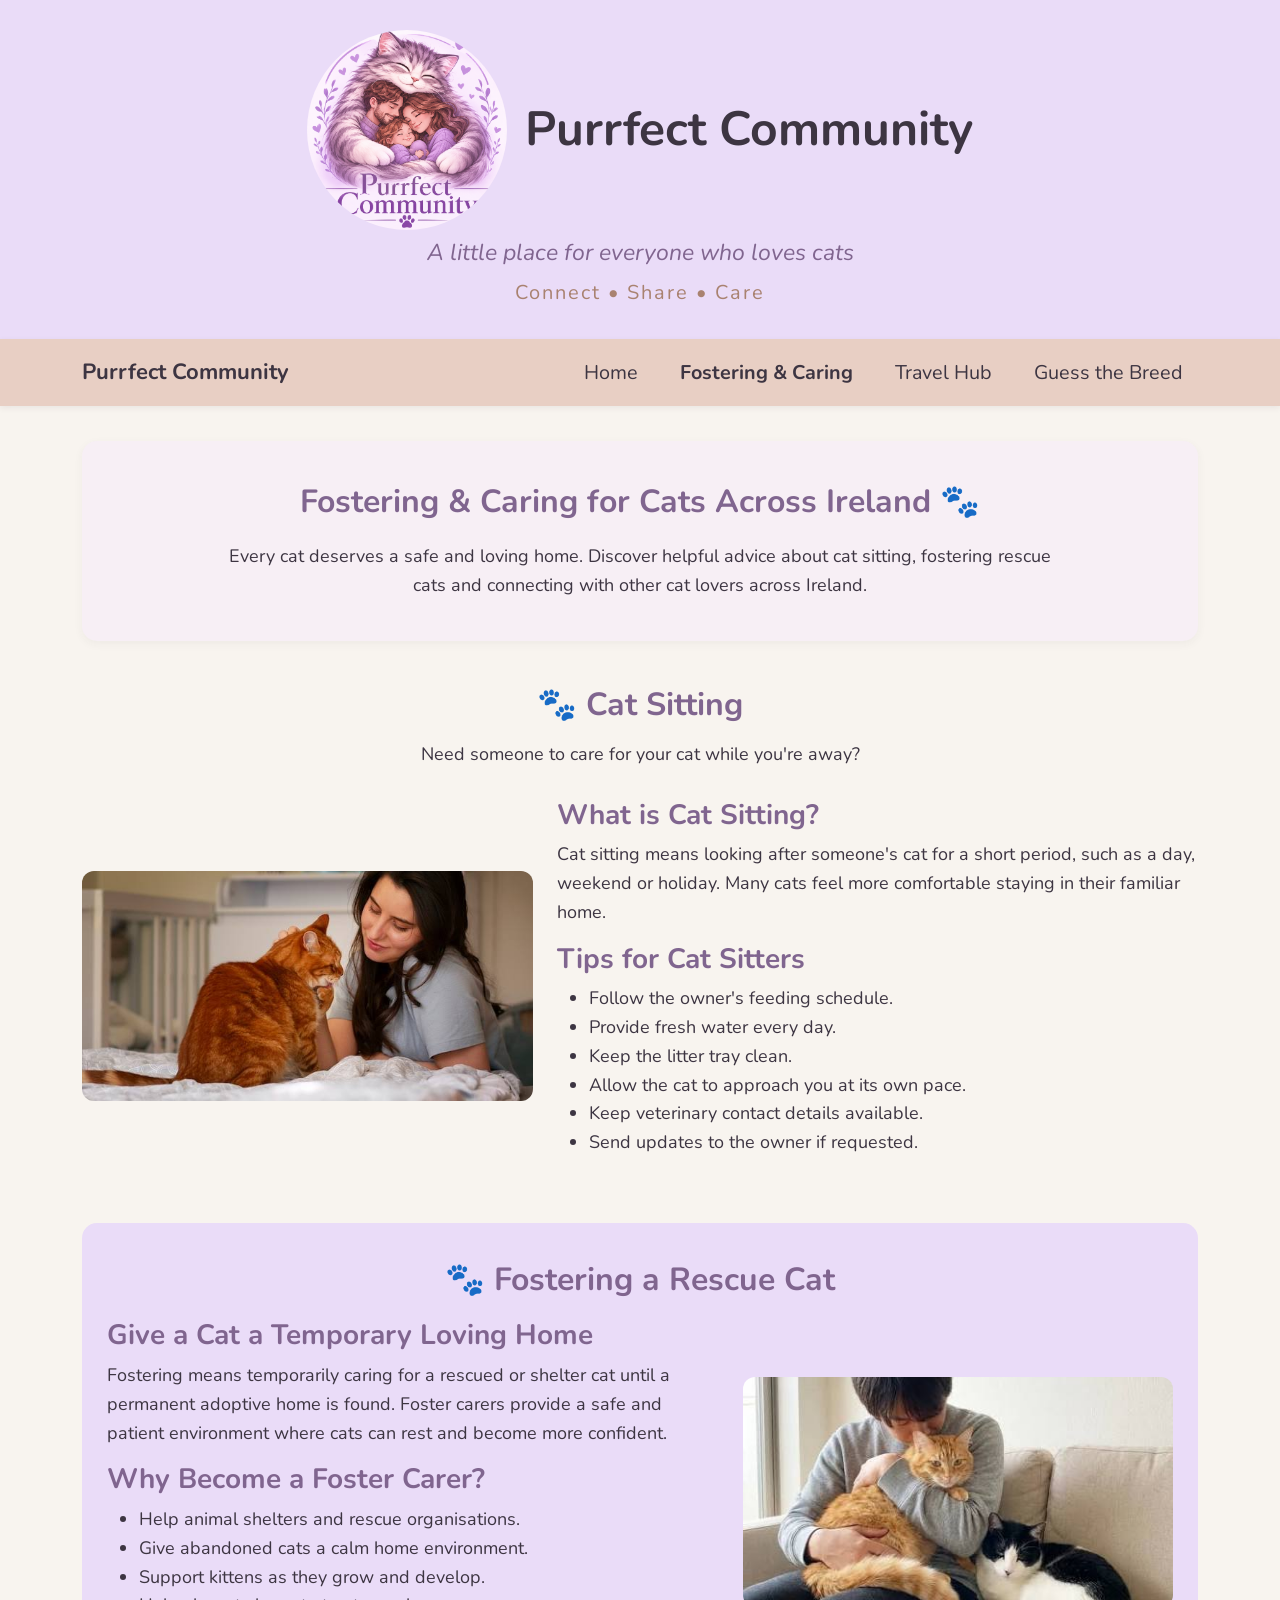
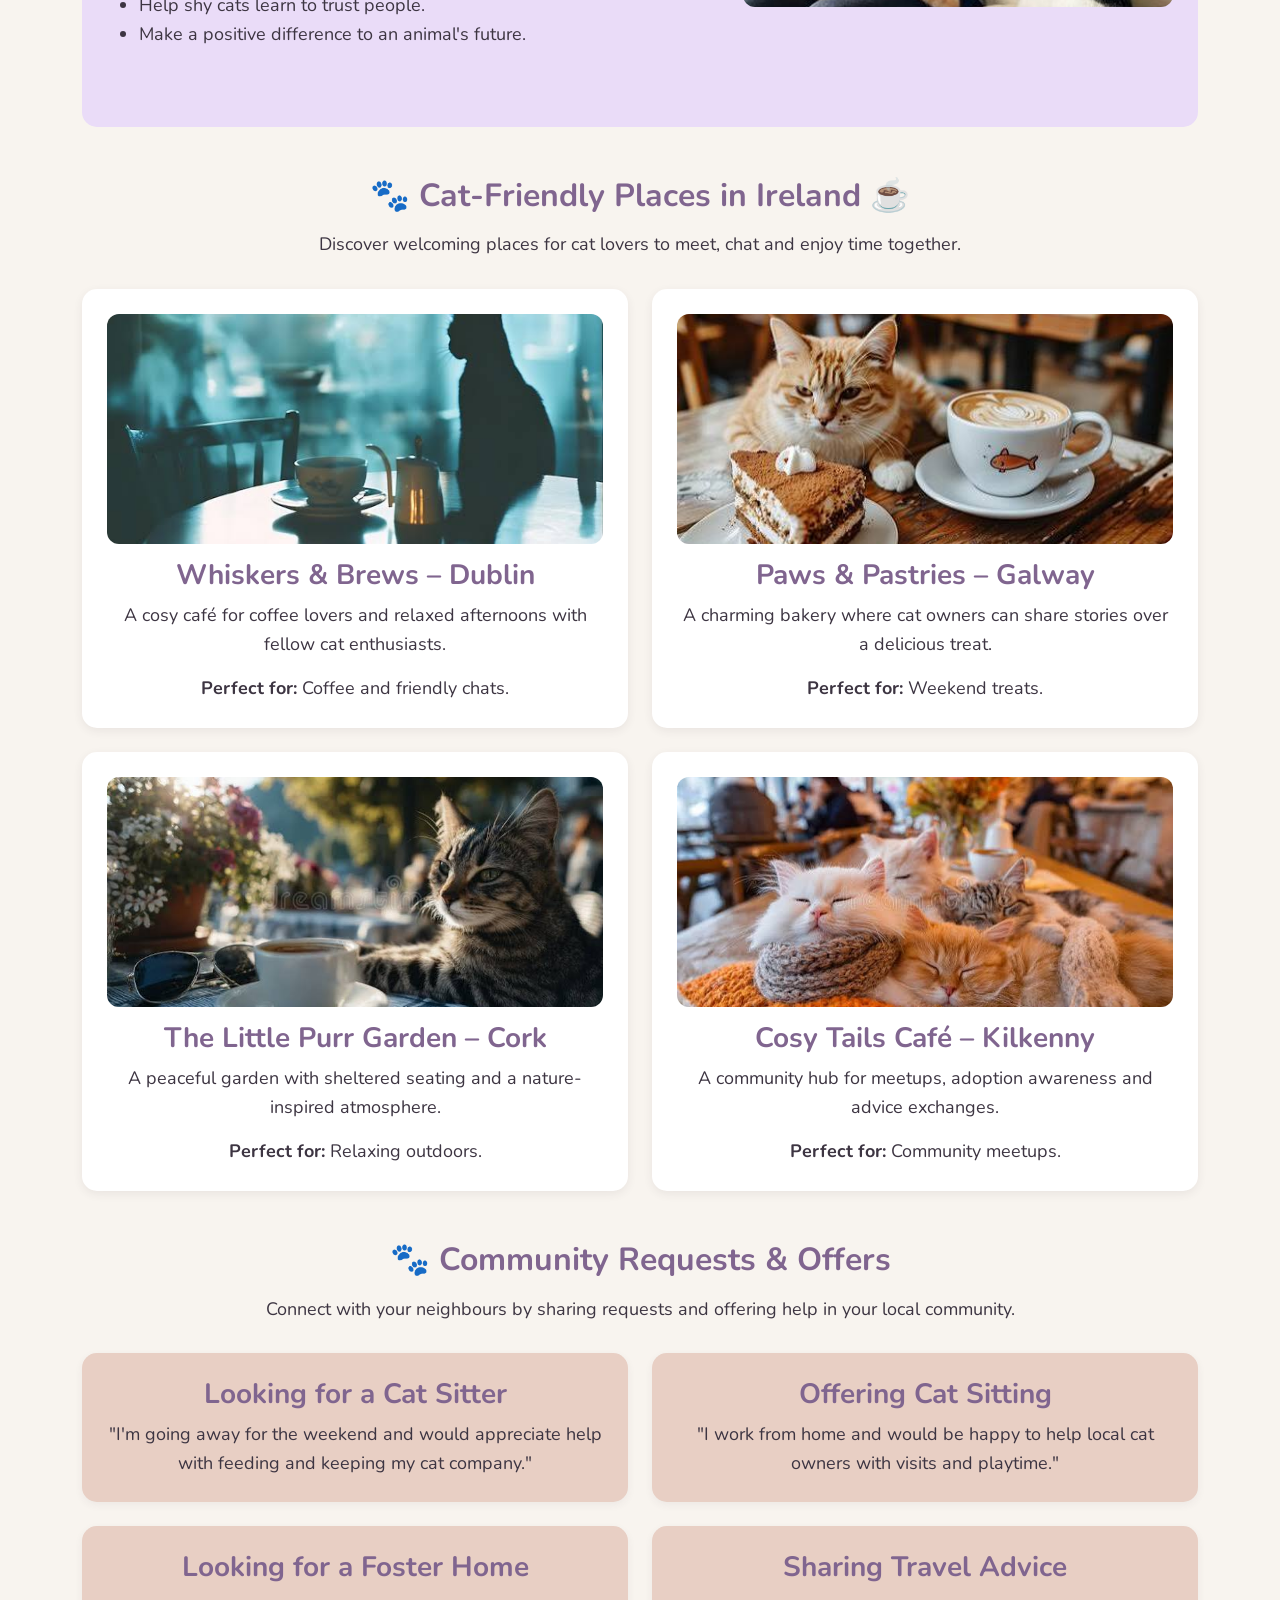
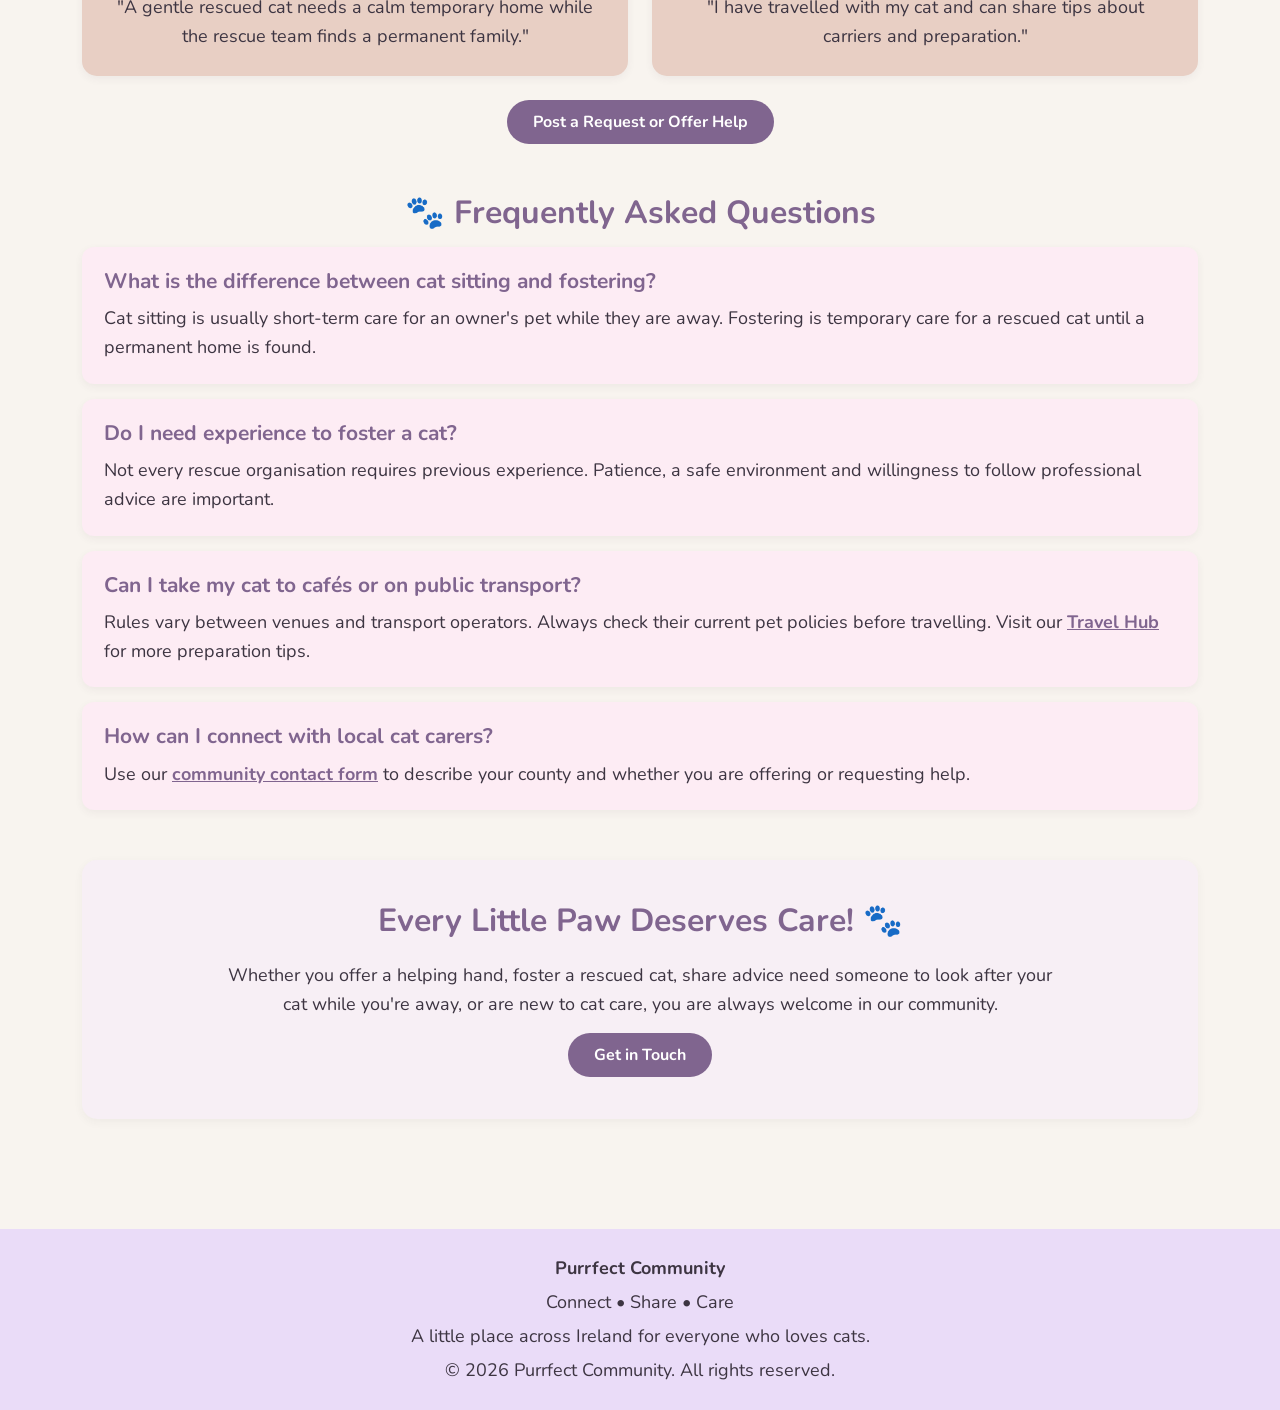
==== Pages/fosteringAndCaring.html @ 5ed29a25 "Fix HTML formatting and structure for fostering page" ====
<!DOCTYPE html>
<html lang="en">
<head>
    <meta charset="UTF-8">
    <meta name="viewport" content="width=device-width, initial-scale=1">
    <meta name="description" content="Cat sitting, fostering and cat care advice across Ireland.">
    <title>Purrfect Community | Fostering & Caring</title>

    <link rel="preconnect" href="https://fonts.googleapis.com">
    <link rel="preconnect" href="https://fonts.gstatic.com" crossorigin>
    <link href="https://fonts.googleapis.com/css2?family=Nunito:wght@400;500;600;700;800&display=swap" rel="stylesheet">
    
    <link href="https://cdn.jsdelivr.net/npm/bootstrap@5.3.3/dist/css/bootstrap.min.css" rel="stylesheet">
    <link rel="stylesheet" href="../Styles/style.css">
</head>

<body>

<header class="site-header text-center">
    <div class="container">
        <div class="brand-lockup">
            <img src="../Pictures/logo.jpg" alt="Purrfect Community logo" class="site-logo">
            <h1>Purrfect Community</h1>
        </div>
        <p class="tagline">A little place for everyone who loves cats</p>
        <p class="slogan">Connect • Share • Care</p>
    </div>
</header>

<nav class="navbar navbar-expand-lg custom-navbar">
    <div class="container">
        <a class="navbar-brand" href="../index.html">Purrfect Community</a>

        <button class="navbar-toggler" type="button"
            data-bs-toggle="collapse" data-bs-target="#mainMenu"
            aria-controls="mainMenu" aria-expanded="false"
            aria-label="Toggle navigation">
            <span class="navbar-toggler-icon"></span>
        </button>

        <div class="collapse navbar-collapse" id="mainMenu">
            <ul class="navbar-nav ms-auto">
                <li class="nav-item">
                    <a class="nav-link" href="../index.html">Home</a>
                </li>
                <li class="nav-item">
                    <a class="nav-link active" aria-current="page" href="fosteringAndCaring.html">Fostering & Caring</a>
                </li>
                <li class="nav-item">
                    <a class="nav-link" href="travelHub.html">Travel Hub</a>
                </li>
                <li class="nav-item">
                    <a class="nav-link" href="guessingGame.html">Guess the Breed</a>
                </li>
            </ul>
        </div>
    </div>
</nav>

<main class="container main-container">

    <!-- INTRODUCTION -->
    <section class="hero-section text-center">
        <h2>Fostering & Caring for Cats Across Ireland 🐾</h2>
        <p>
            Every cat deserves a safe and loving home.
            Discover helpful advice about cat sitting, fostering rescue cats
            and connecting with other cat lovers across Ireland.
        </p>
    </section>

    <!-- CAT SITTING -->
    <section class="cats-section">
        <h2 class="section-title text-center">🐾 Cat Sitting</h2>

        <p class="section-intro text-center">
            Need someone to care for your cat while you're away?
            
        </p>

        <div class="row g-4 align-items-center">
            <div class="col-md-5">
                <img src="../Pictures/cat-sitting.jpg"
                     alt="A comfortable cat relaxing at home"
                     class="cat-image">
            </div>

            <div class="col-md-7">
                <h3>What is Cat Sitting?</h3>
                <p>
                    Cat sitting means looking after someone's cat for a short
                    period, such as a day, weekend or holiday.
                    Many cats feel more comfortable staying in their familiar home.
                </p>

                <p>
                
                </p>

                <h3>Tips for Cat Sitters</h3>
                <ul>
                    <li>Follow the owner's feeding schedule.</li>
                    <li>Provide fresh water every day.</li>
                    <li>Keep the litter tray clean.</li>
                    <li>Allow the cat to approach you at its own pace.</li>
                    <li>Keep veterinary contact details available.</li>
                    <li>Send updates to the owner if requested.</li>
                </ul>
            </div>
        </div>
    </section>

    <!-- FOSTERING -->
    <section class="find-cat-section">
        <h2 class="text-center">🐾 Fostering a Rescue Cat</h2>

        <div class="row g-4 align-items-center">
            <div class="col-md-7">
                <h3>Give a Cat a Temporary Loving Home</h3>

                <p>
                    Fostering means temporarily caring for a rescued
                    or shelter cat until a permanent adoptive home is found.
                    Foster carers provide a safe and patient environment
                    where cats can rest and become more confident.
                </p>

                <h3>Why Become a Foster Carer?</h3>

                <ul>
                    <li>Help animal shelters and rescue organisations.</li>
                    <li>Give abandoned cats a calm home environment.</li>
                    <li>Support kittens as they grow and develop.</li>
                    <li>Help shy cats learn to trust people.</li>
                    <li>Make a positive difference to an animal's future.</li>
                </ul>
            </div>

            <div class="col-md-5">
                <img src="../Pictures/cat-fostering.jpg"
                     alt="A rescued cat relaxing in a foster home"
                     class="cat-image">
            </div>
        </div>

        <p class="mt-4 text-center">
            <strong></strong> 

        </p>
    </section>

    <!-- CAT FRIENDLY PLACES -->
    <section class="cats-section" id="cat-friendly-places">

        <h2 class="section-title text-center">
            🐾 Cat-Friendly Places in Ireland ☕
        </h2>

        <p class="section-intro text-center">
            Discover welcoming places for cat lovers to meet, chat and enjoy time together.            
        </p>

        <div class="row g-4">

            <div class="col-md-6">
                <article class="cat-card">
                    <img src="../Pictures/cafe-dublin.jpg"
                         alt="Cosy cafe interior"
                         class="cat-image">

                    <h3>Whiskers & Brews – Dublin</h3>
                    <p>
                        A cosy café for coffee lovers and relaxed afternoons with fellow cat enthusiasts.
                    </p>
                    <p class="mb-0">
                        <strong>Perfect for:</strong> Coffee and friendly chats.
                    </p>
                </article>
            </div>

            <div class="col-md-6">
                <article class="cat-card">
                    <img src="../Pictures/cafe-galway.jpg"
                         alt="Cosy bakery and cafe"
                         class="cat-image">

                    <h3>Paws & Pastries – Galway</h3>
                    <p>
                        A charming bakery where cat owners can share stories over a delicious treat.
                    </p>
                    <p class="mb-0">
                        <strong>Perfect for:</strong> Weekend treats.
                    </p>
                </article>
            </div>

            <div class="col-md-6">
                <article class="cat-card">
                    <img src="../Pictures/cafe-cork.jpg"
                         alt="Peaceful garden with outdoor seating"
                         class="cat-image">

                    <h3>The Little Purr Garden – Cork</h3>
                    <p>
                        A peaceful garden with sheltered seating and a nature-inspired atmosphere.
                    </p>
                    <p class="mb-0">
                        <strong>Perfect for:</strong> Relaxing outdoors.
                    </p>
                </article>
            </div>

            <div class="col-md-6">
                <article class="cat-card">
                    <img src="../Pictures/cafe-kilkenny.jpg"
                         alt="Welcoming community cafe"
                         class="cat-image">

                    <h3>Cosy Tails Café – Kilkenny</h3>
                    <p>
                        A community hub for meetups, adoption awareness and advice exchanges.
                    </p>
                    <p class="mb-0">
                        <strong>Perfect for:</strong> Community meetups.
                    </p>
                </article>
            </div>

        </div>

        <p class="text-center mt-4">
            <em>
                                
            </em>
        </p>
    </section>

    <!-- COMMUNITY REQUESTS -->
    <section class="cats-section">
        <h2 class="section-title text-center">
            🐾 Community Requests & Offers
        </h2>

        <p class="section-intro text-center">
            Connect with your neighbours by sharing requests and offering help in your local community.
        </p>

        <div class="row g-4">

            <div class="col-md-6">
                <div class="fact-card">
                    <h3>Looking for a Cat Sitter</h3>
                    <p class="mb-0">
                        "I'm going away for the weekend and would appreciate
                        help with feeding and keeping my cat company."
                    </p>
                </div>
            </div>

            <div class="col-md-6">
                <div class="fact-card">
                    <h3>Offering Cat Sitting</h3>
                    <p class="mb-0">
                        "I work from home and would be happy to help
                        local cat owners with visits and playtime."
                    </p>
                </div>
            </div>

            <div class="col-md-6">
                <div class="fact-card">
                    <h3>Looking for a Foster Home</h3>
                    <p class="mb-0">
                        "A gentle rescued cat needs a calm temporary home
                        while the rescue team finds a permanent family."
                    </p>
                </div>
            </div>

            <div class="col-md-6">
                <div class="fact-card">
                    <h3>Sharing Travel Advice</h3>
                    <p class="mb-0">
                        "I have travelled with my cat and can share
                        tips about carriers and preparation."
                    </p>
                </div>
            </div>

        </div>

        <div class="text-center mt-4">
            <a href="travelHub.html#community-form" class="btn btn-custom">
                Post a Request or Offer Help
            </a>
        </div>
    </section>

    <!-- FAQ -->
    <section class="fun-facts-section">
        <h2 class="section-title text-center">
            🐾 Frequently Asked Questions
        </h2>

        <div class="faq-card">
            <h3>What is the difference between cat sitting and fostering?</h3>
            <p>
                Cat sitting is usually short-term care for an owner's pet
                while they are away. Fostering is temporary care for a rescued
                cat until a permanent home is found.
            </p>
        </div>

        <div class="faq-card">
            <h3>Do I need experience to foster a cat?</h3>
            <p>
                Not every rescue organisation requires previous experience.
                Patience, a safe environment and willingness to follow
                professional advice are important.
            </p>
        </div>

        <div class="faq-card">
            <h3>Can I take my cat to cafés or on public transport?</h3>
            <p>
                Rules vary between venues and transport operators.
                Always check their current pet policies before travelling.
                Visit our <a href="travelHub.html">Travel Hub</a>
                for more preparation tips.
            </p>
        </div>

        <div class="faq-card">
            <h3>How can I connect with local cat carers?</h3>
            <p>
                Use our <a href="travelHub.html#community-form">community contact form</a>
                to describe your county and whether you are offering
                or requesting help.
            </p>
        </div>
    </section>

    <!-- FINAL MESSAGE -->
    <section class="hero-section text-center">
        <h2>Every Little Paw Deserves Care! 🐾</h2>
        <p>
            Whether you offer a helping hand, foster a rescued cat, share advice
            need someone to look after your cat while you're away, or are new to cat care, you are always welcome in our community.
        </p>

        <a href="travelHub.html#community-form" class="btn btn-custom">
            Get in Touch
        </a>
    </section>

</main>

<footer class="custom-footer text-center">
    <p><strong>Purrfect Community</strong></p>
    <p>Connect • Share • Care</p>
    <p>A little place across Ireland for everyone who loves cats.</p>
    <p class="mb-0">&copy; 2026 Purrfect Community. All rights reserved.</p>
</footer>
<script src="https://cdn.jsdelivr.net/npm/bootstrap@5.3.3/dist/js/bootstrap.bundle.min.js"></script>
</body>
</html>
---- Styles/style.css ----
/* PURRFECT COMMUNITY - SHARED STYLESHEET */

:root {
    --lavender: #cc99ff;
    --light-lavender: #eadcf8;
    --dusty-pink: #e8cfc4;
    --blush-white: #f7eff5;
    --cream: #f8f4ef;
	--powder-puff: #fdecf4;
    --muted-purple: #80658f;
    --warm-taupe: #a98270;
    --dark-text: #3d3542;
    --white: #fff;
    --main-font: 'Nunito', sans-serif;
}
* {
    box-sizing: border-box;
}

body {
    background: var(--cream);
    color: var(--dark-text);
    font-family: var(--main-font);
    font-size: 18px;
    line-height: 1.6;
    margin: 0;
}
h1, h2, h3, h4 {
    font-family: var(--main-font);
    font-weight: 700;
}
h2, h3 {
    color: var(--muted-purple);
}
h2 {
    margin-bottom: 20px;
}

/* HEADER */
.site-header {
    background: var(--light-lavender);
    padding: 30px 15px;
}
.brand-lockup {
    display: flex;
    align-items: center;
    justify-content: center;
    gap: 18px;
    flex-wrap: wrap;
}
.site-logo {
    width: 200px;
    height: 200px;
    object-fit: contain;
    border-radius: 50%;
}
.site-header h1 {
    color: var(--dark-text);
    font-size: clamp(32px, 5vw, 48px);
    margin: 0;
}
.tagline {
    color: var(--muted-purple);
    font-size: 23px;
    font-style: italic;
    margin: 5px 0;
}
.slogan {
    color: var(--warm-taupe);
    font-size: 20px;
    letter-spacing: 2px;
    margin: 0;
}

/* NAVIGATION */
.custom-navbar {
    background: var(--dusty-pink);
    box-shadow: 0 2px 6px rgba(61, 53, 66, .08);
}
.custom-navbar .navbar-brand {
    color: var(--dark-text);
    font-size: 22px;
    font-weight: bold;
}
.custom-navbar .nav-link {
    color: var(--dark-text);
    margin-left: 12px;
    transition: color .2s;
}
.custom-navbar .nav-link:hover,
.custom-navbar .nav-link.active {
    color: var(--muted-purple);
    font-weight: bold;
}

/* MAIN SECTIONS */
.main-container {
    padding-top: 35px;
    padding-bottom: 35px;
}
.hero-section {
    background: var(--blush-white);
    border-radius: 15px;
    padding: 42px 28px;
    margin-bottom: 45px;
    box-shadow: 0 3px 10px rgba(61, 53, 66, .05);
}
.hero-section p {
    max-width: 850px;
    margin: 0 auto 15px;
}
.hero-section p:last-child {
    margin-bottom: 0;
}
.cats-section,
.fun-facts-section {
    margin-bottom: 50px;
}
.section-title {
    margin-bottom: 15px;
}
.section-intro {
    max-width: 750px;
    margin: 0 auto 30px;
}
.find-cat-section {
    background: var(--light-lavender);
    padding: 38px 25px;
    border-radius: 15px;
    margin-bottom: 50px;
}
.cat-card {
    background: var(--white);
    padding: 25px;
    border-radius: 15px;
    text-align: center;
    height: 100%;
    box-shadow: 0 3px 10px rgba(61, 53, 66, .08);
}
.cat-card h3 {
    margin-top: 15px;
}
.text-left-card {
    text-align: left;
}
.text-left-card h3 {
    margin-top: 0;
}

/* IMAGES */
.cat-image {
    display: block;
    width: 100%;
    height: 230px;
    object-fit: cover;
    border-radius: 12px;
}

/* BUTTONS */
.btn-custom {
    display: inline-block;
    background: var(--muted-purple);
    color: var(--white);
    padding: 10px 26px;
    border-radius: 25px;
    border: 0;
    text-decoration: none;
    font-weight: bold;
    transition: background .2s, transform .1s;
}
.btn-custom:hover,
.btn-custom:focus {
    background: var(--warm-taupe);
    color: var(--white);
}
.btn-outline-custom {
    display: inline-block;
    color: var(--muted-purple);
    border: 2px solid var(--muted-purple);
    padding: 8px 23px;
    border-radius: 25px;
    text-decoration: none;
    font-weight: bold;
    background: transparent;
}
.btn-outline-custom:hover,
.btn-outline-custom:focus {
    background: var(--muted-purple);
    color: var(--white);
}

/* TRANSPORT TABS */
.travel-tab-btn {
    background: var(--white);
    color: var(--muted-purple);
    border: 2px solid var(--muted-purple);
    border-radius: 25px;
    padding: 10px 22px;
    font-weight: bold;
}
.travel-tab-btn:hover,
.travel-tab-btn.active {
    background: var(--muted-purple);
    color: var(--white);
    border-color: var(--muted-purple);
}
.travel-tab-btn:focus-visible,
.btn-custom:focus-visible {
    outline: 3px solid var(--warm-taupe);
    outline-offset: 3px;
}

/* PACKING CHECKLIST */
.custom-progress {
    height: 24px;
    background: var(--light-lavender);
    border-radius: 15px;
    overflow: hidden;
}
.custom-progress-bar {
    background: var(--muted-purple);
    color: var(--white);
    font-weight: bold;
    transition: width .3s;
}
.checklist-item {
    background: var(--cream);
    border: 1px solid var(--dusty-pink);
    border-radius: 10px;
    margin-bottom: 10px;
    padding: 10px 15px;
}
.checklist-item:hover {
    background: var(--blush-white);
}
.checklist-item label.is-packed {
    text-decoration: line-through;
    color: #777;
}
.form-note {
    color: #a33;
}

/* FORMS */
.form-control:focus,
.form-select:focus,
.form-check-input:focus {
    border-color: var(--muted-purple);
    box-shadow: 0 0 0 .2rem rgba(128, 101, 143, .25);
}
.form-check-input:checked {
    background-color: var(--muted-purple);
    border-color: var(--muted-purple);
}

/* COMMUNITY REQUESTS */
.fact-card {
    background: var(--dusty-pink);
    padding: 25px;
    border-radius: 15px;
    text-align: center;
    height: 100%;
    box-shadow: 0 3px 8px rgba(61, 53, 66, .06);
}

/* FAQ */
.faq-card {
    background: var(--powder-puff);
    padding: 22px;
    border-radius: 12px;
    margin-bottom: 15px;
    box-shadow: 0 3px 8px rgba(61, 53, 66, .06);
}
.faq-card h3 {
    font-size: 21px;
    margin-bottom: 10px;
}
.faq-card p {
    margin-bottom: 0;
}
.faq-card a {
    color: var(--muted-purple);
    font-weight: bold;
}

/* FOOTER */
.custom-footer {
    background: var(--light-lavender);
    color: var(--dark-text);
    padding: 25px 15px;
    margin-top: 30px;
}
.custom-footer p {
    margin-bottom: 5px;
}

/* success message */
.alert-success {
    background-color: var(--powder-puff);
    color: var(--dark-text);
    border-color: var(--lavender);
}

/* RESPONSIVE DESIGN */
@media (max-width: 768px) {
    body {
        font-size: 17px;
    }
    .site-logo {
        width: 78px;
        height: 78px;
    }
    .tagline {
        font-size: 19px;
    }
    .main-container {
        padding-top: 20px;
        padding-bottom: 20px;
    }
    .hero-section,
    .find-cat-section {
        padding: 28px 18px;
    }
    .cat-image {
        height: 220px;
    }
    .travel-tab-btn {
        width: 100%;
    }
    .custom-navbar .nav-link {
        margin-left: 0;
    }
    .brand-lockup {
        gap: 10px;
    }
}

/* ================================================
/* ================================================
=================================================== */

/* START Tanja Coding**
/*
body {
    font-family: Garamond, serif;
    background-color: #fcf8fd;
    color: #333333;
    margin: 0;
    padding: 0;
}


header {
    background-color: #f3e8f8;
    padding: 20px;
    text-align: center;
    border-bottom: 2px solid #d1b3e0;
}

.logo-img {
    width: 120px;       
    height: 120px;      
    object-fit: cover; 
    border-radius: 50%; 
    border: 2px solid #9c27b0; 
}
*/


.site-title {
    font-size: 2.5em;
    color: #5a2d82;
    margin-top: 10px;
    font-weight: bold;
}


nav.navbar {
	background: var(--dusty-pink);
    box-shadow: 0 2px 6px rgba(61, 53, 66, .08);
    /*background-color: #6a1b9a;*/
}

.navbar .navbar-nav .nav-link {
	
	color: var(--dark-text);
    margin-left: 12px;
    transition: color .2s;
   /* color: #ffffff;*/
    font-size: 1.1em;
    padding: 10px 15px;
   /* font-family: Garamond, serif;/*
}

.navbar .navbar-nav .nav-link:hover {
    color: #e1bee7;
    text-decoration: underline;
}


section, .intro-section {
    padding: 40px 20px;
    background-color: #ffffff;
    margin: 20px auto;
    border-radius: 8px;
    box-shadow: 0 4px 8px #ecdff3;
  
   
}
/*
h2 {
    color: #5a2d82;
    font-family: Garamond, serif;
    font-weight: bold;
    margin-bottom: 20px;
}
*/
p, .subtitle {
    font-size: 1.15em;
    line-height: 1.6;
    color: #4a4a4a;
}


.form-control, .form-select {
    border: 1px solid #d1b3e0;
    font-family: Garamond, serif;
    font-size: 1.1em;
    padding: 10px;
}

.form-control:focus {
    border-color: #6a1b9a;
    box-shadow: 0 0 5px #d1b3e0;
}

/*
.btn.btn-primary {
    background-color: #6a1b9a;
    border-color: #6a1b9a;
    font-family: Garamond, serif;
    font-size: 1.1em;
}

.btn.btn-primary:hover {
    background-color: #4a148c;
    border-color: #4a148c;
}

.btn.btn-secondary {
    background-color: #9c27b0;
    border-color: #9c27b0;
    font-family: Garamond, serif;
    font-size: 1.1em;
}

.btn.btn-secondary:hover {
    background-color: #7b1fa2;
    border-color: #7b1fa2;
}

*/
.carousel-inner img {
    border: 3px solid #e1bee7;
    background-color: #faf5fc;
    border-radius: 8px;
}

#imageDescription {
    background-color: #f3e8f8;
    padding: 15px;
    border-radius: 5px;
    border-left: 4px solid #6a1b9a;
    font-style: italic;
    font-size: 1.1em;
    margin-bottom: 20px;
}

video {
    width: 100%;
    height: 100%;
    object-fit: cover;
}
footer {
   
    text-align: center;
    padding: 20px;
    border-top: 2px solid #d1b3e0;
    margin-top: 40px;
    font-size: 1.1em;
    font-family: Garamond, serif;
	background: var(--light-lavender);
    color: var(--dark-text);
    padding: 25px 15px;
    margin-top: 30px;
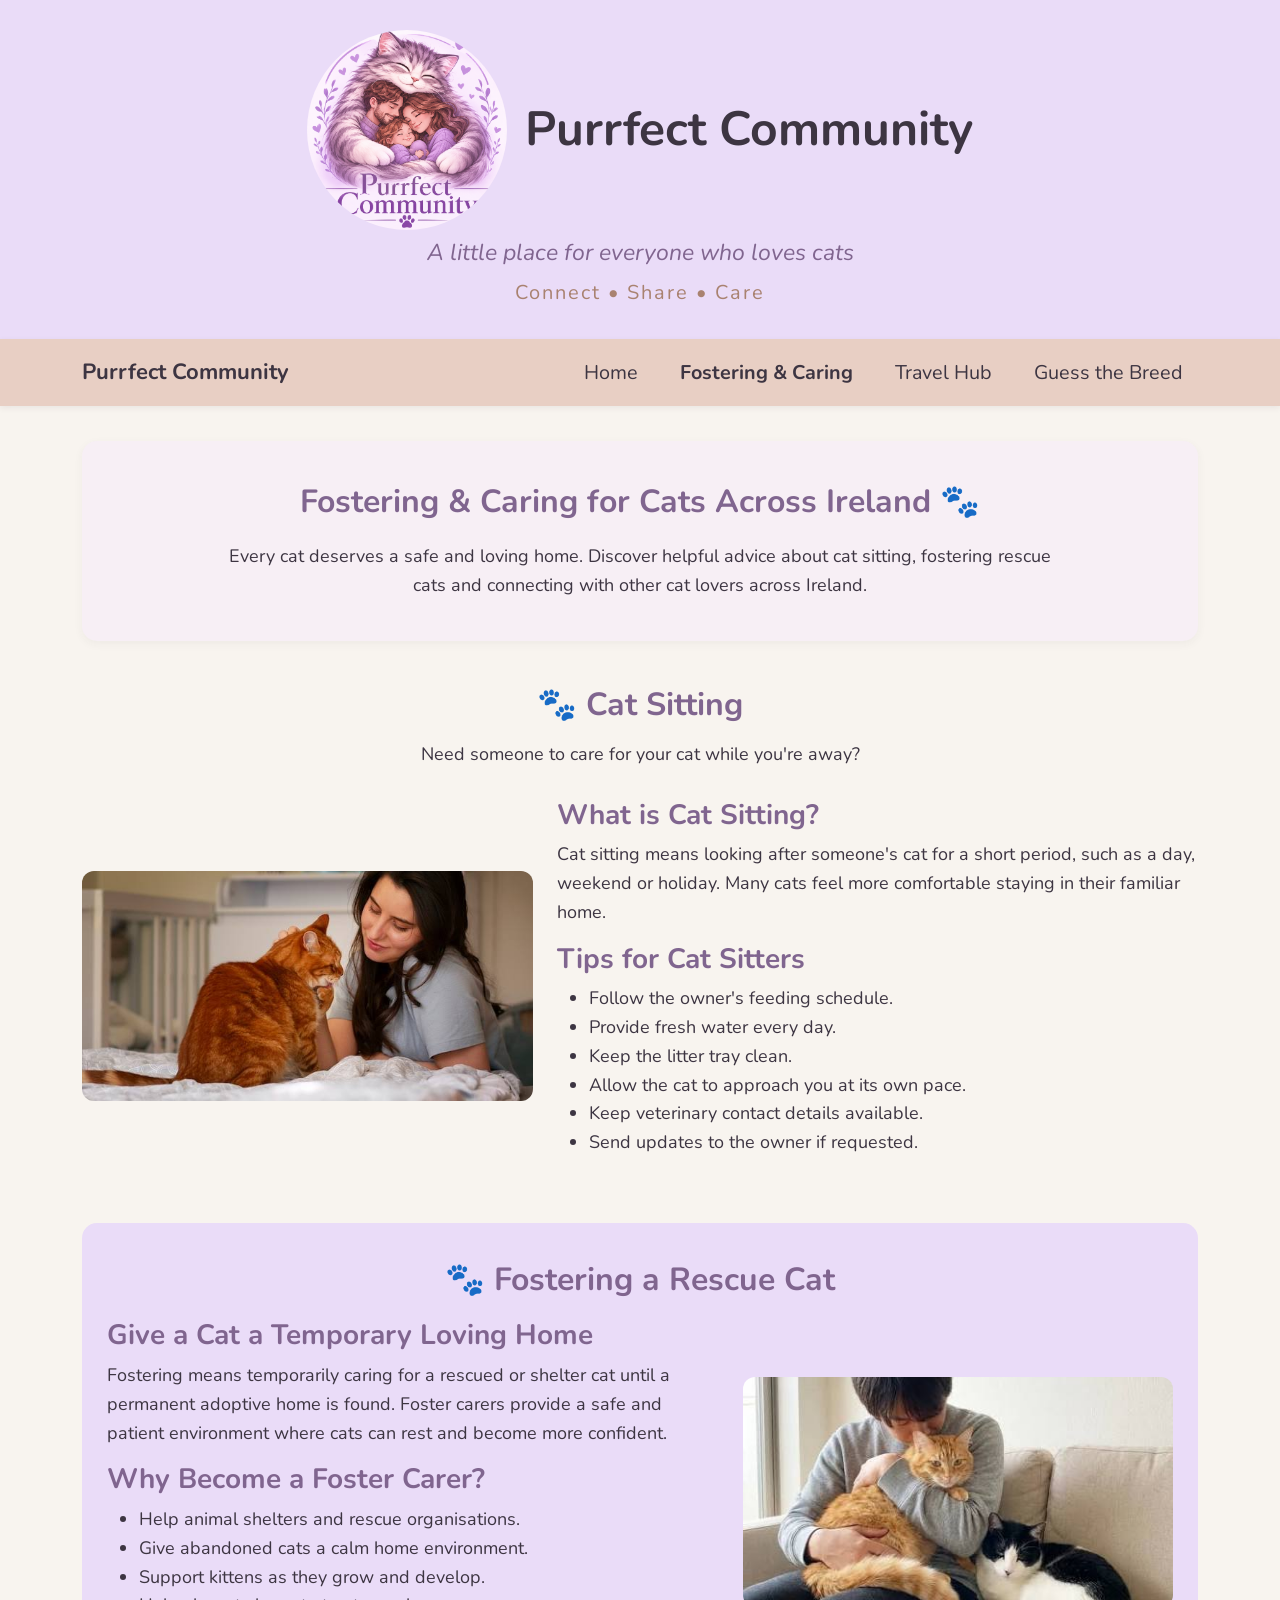
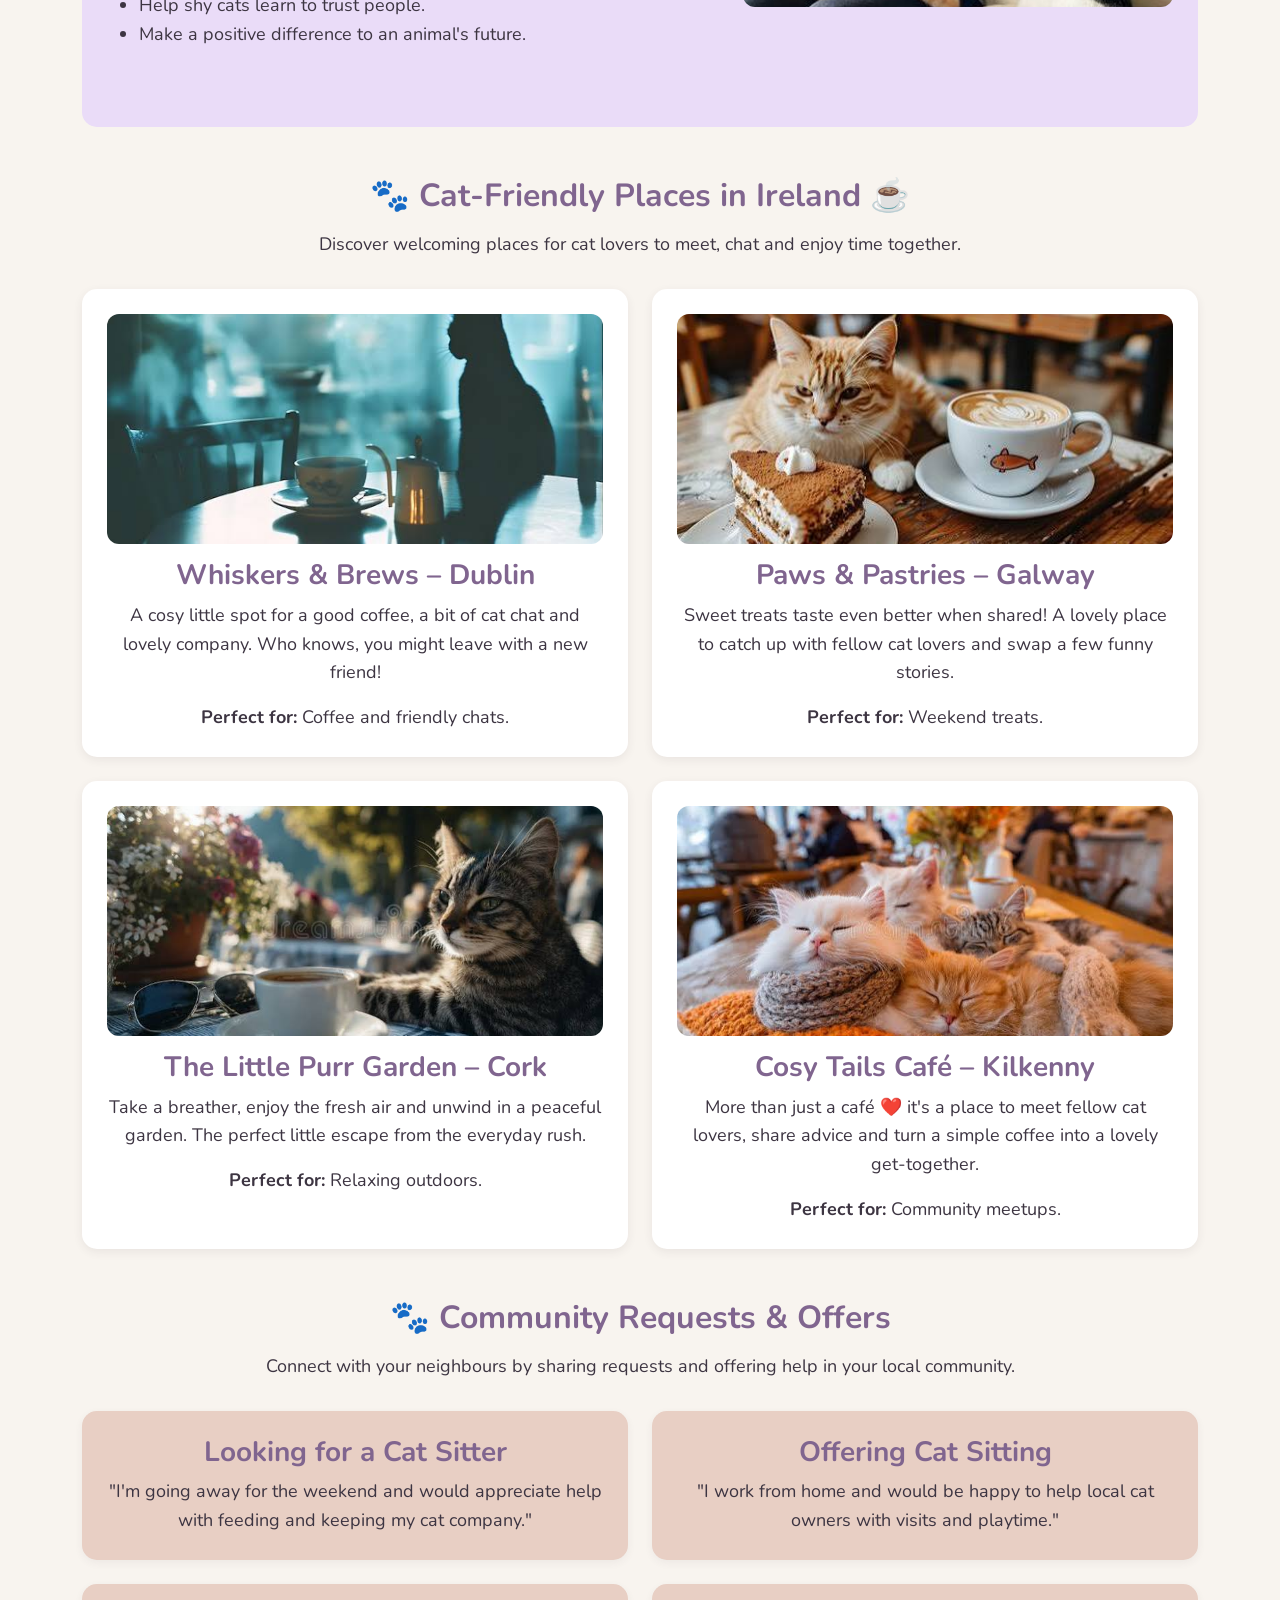
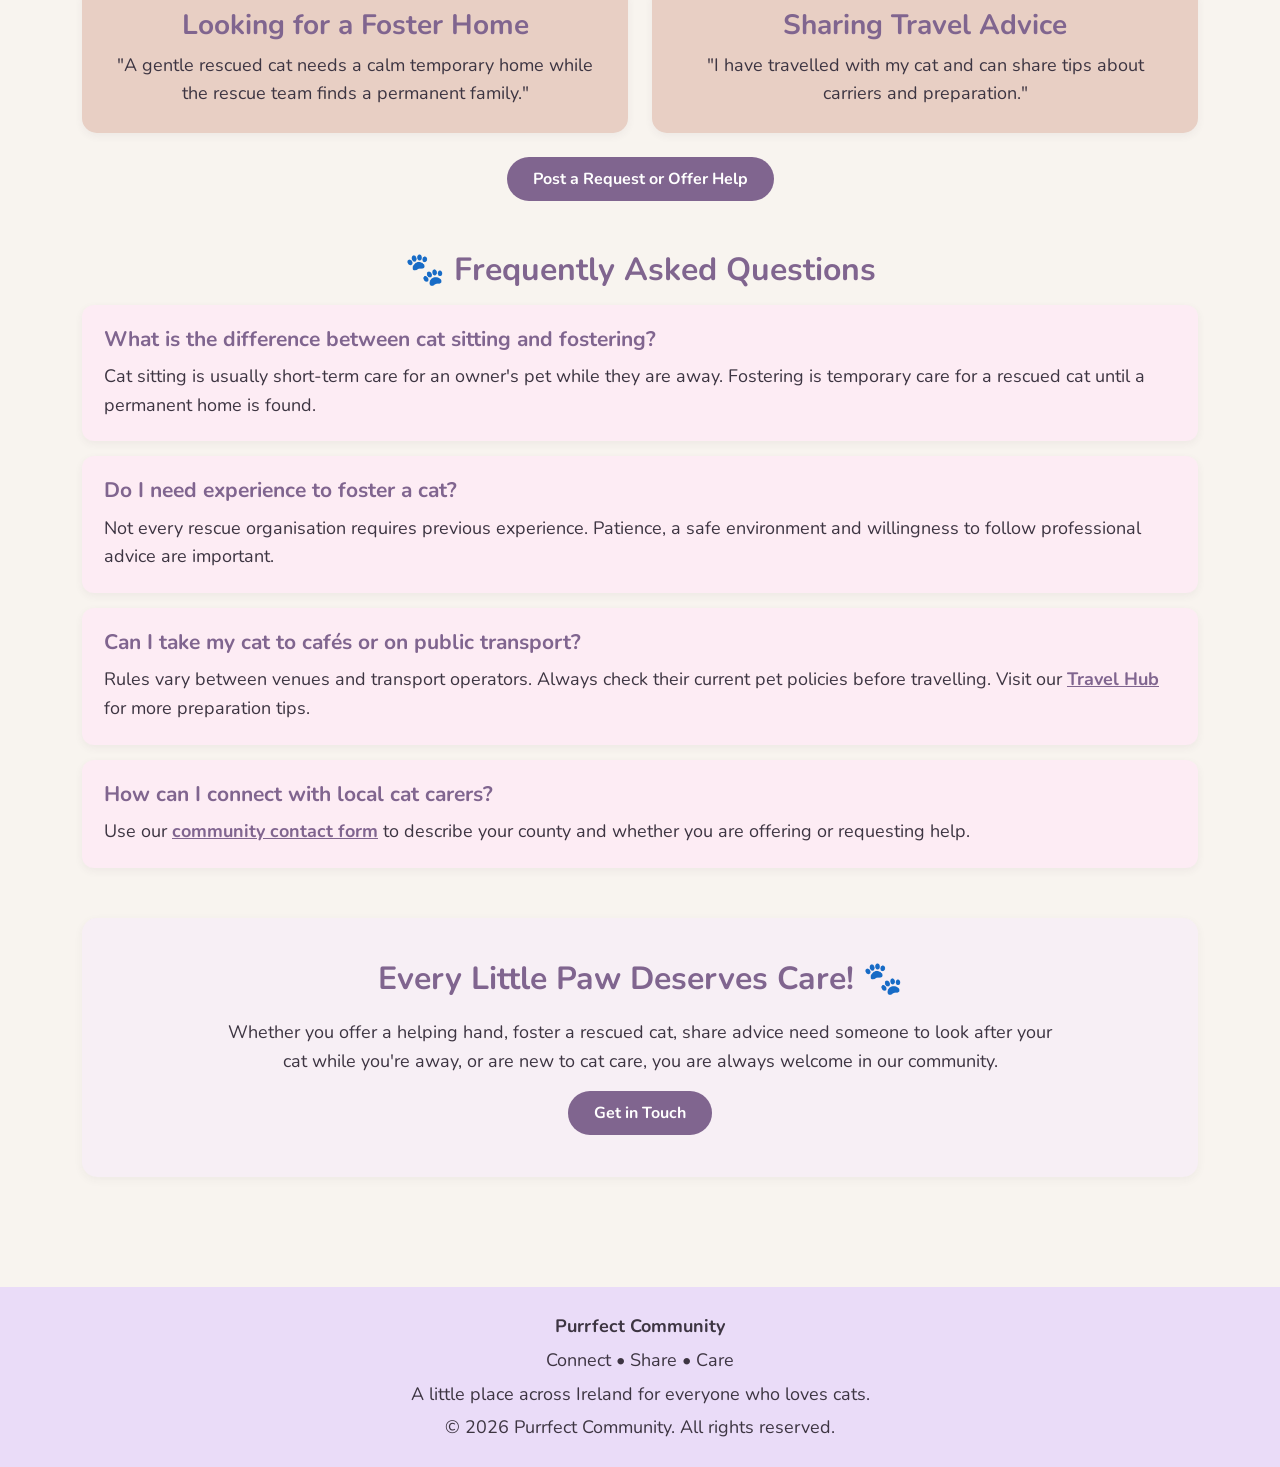
==== commit bc846827: "Fix HTML encoding issues in fosteringAndCaring.html" ====
--- a/Pages/fosteringAndCaring.html
+++ b/Pages/fosteringAndCaring.html
@@ -170,7 +170,7 @@
 
                     <h3>Whiskers & Brews – Dublin</h3>
                     <p>
-                        A cosy café for coffee lovers and relaxed afternoons with fellow cat enthusiasts.
+                        A cosy little spot for a good coffee, a bit of cat chat and lovely company. Who knows, you might leave with a new friend!
                     </p>
                     <p class="mb-0">
                         <strong>Perfect for:</strong> Coffee and friendly chats.
@@ -186,7 +186,7 @@
 
                     <h3>Paws & Pastries – Galway</h3>
                     <p>
-                        A charming bakery where cat owners can share stories over a delicious treat.
+                        Sweet treats taste even better when shared! A lovely place to catch up with fellow cat lovers and swap a few funny stories.
                     </p>
                     <p class="mb-0">
                         <strong>Perfect for:</strong> Weekend treats.
@@ -202,7 +202,7 @@
 
                     <h3>The Little Purr Garden – Cork</h3>
                     <p>
-                        A peaceful garden with sheltered seating and a nature-inspired atmosphere.
+                        Take a breather, enjoy the fresh air and unwind in a peaceful garden. The perfect little escape from the everyday rush.
                     </p>
                     <p class="mb-0">
                         <strong>Perfect for:</strong> Relaxing outdoors.
@@ -218,7 +218,7 @@
 
                     <h3>Cosy Tails Café – Kilkenny</h3>
                     <p>
-                        A community hub for meetups, adoption awareness and advice exchanges.
+                        More than just a café ❤️ it's a place to meet fellow cat lovers, share advice and turn a simple coffee into a lovely get-together.
                     </p>
                     <p class="mb-0">
                         <strong>Perfect for:</strong> Community meetups.
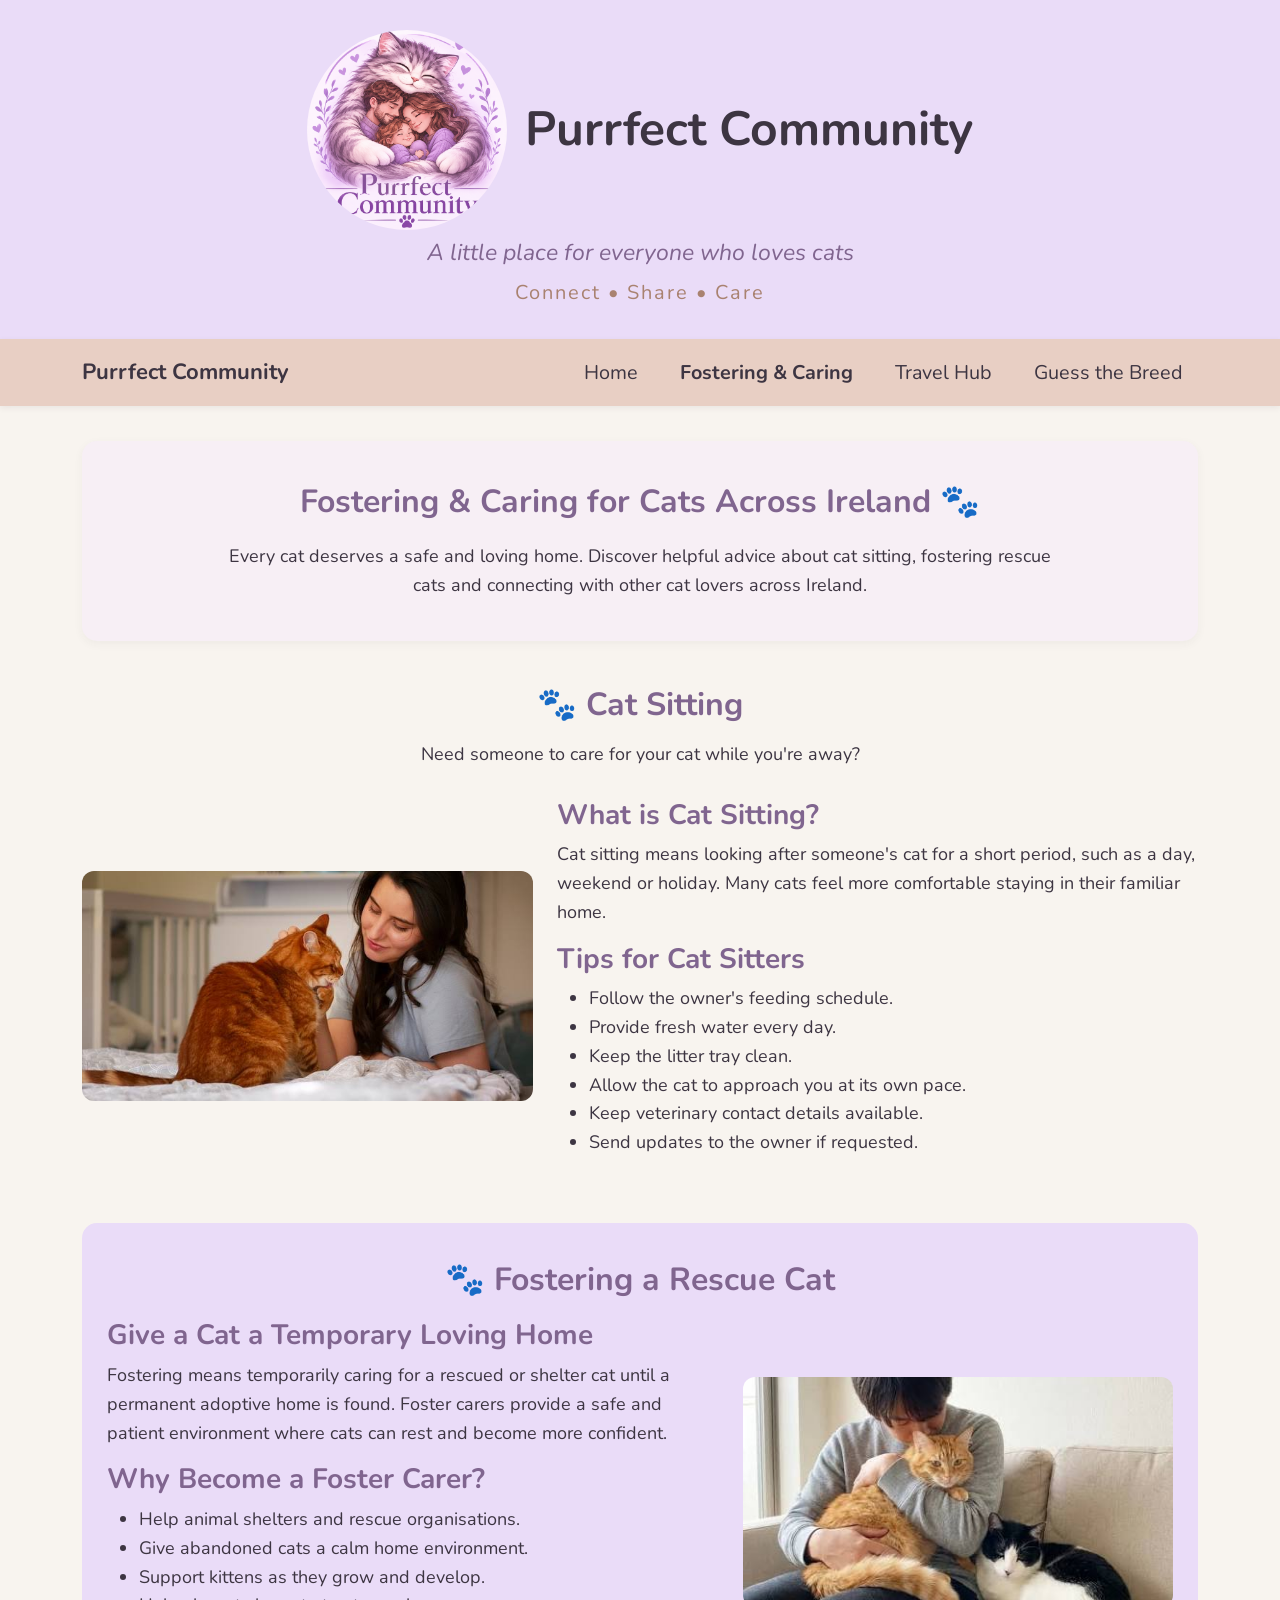
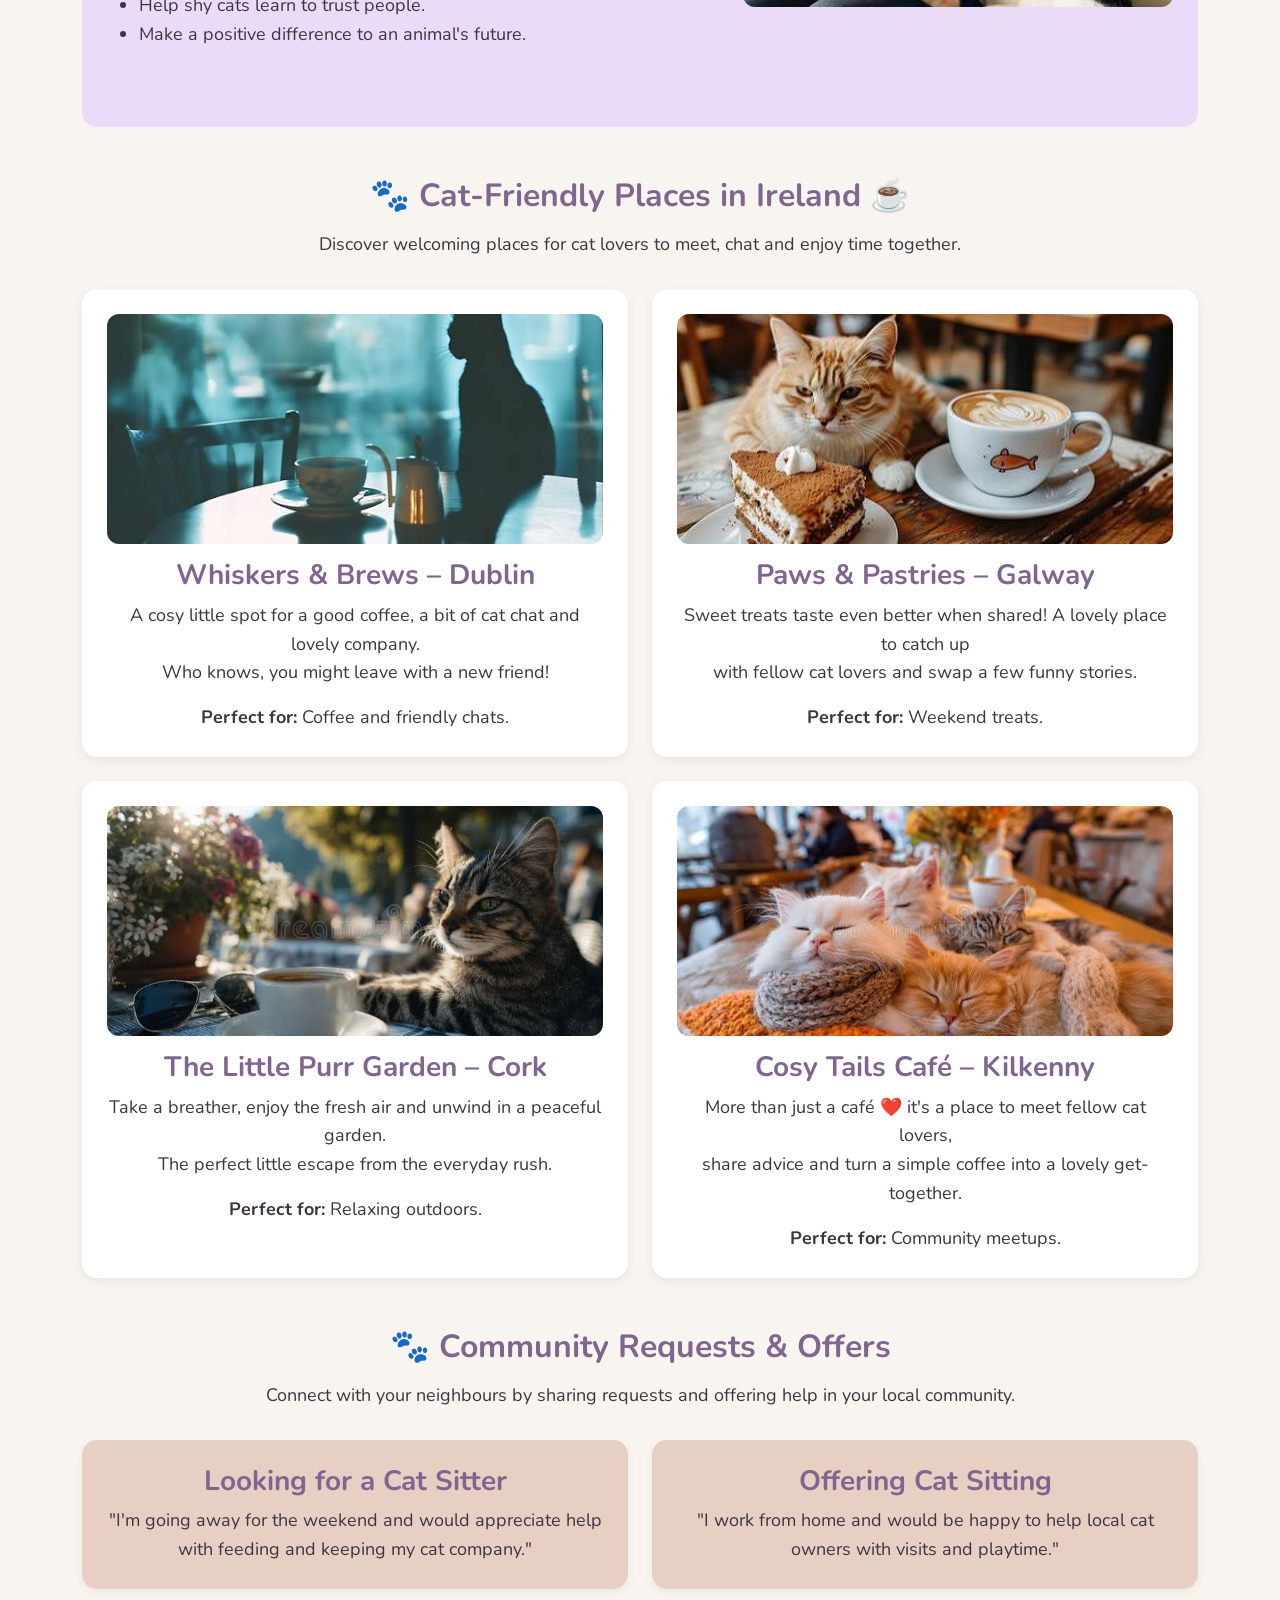
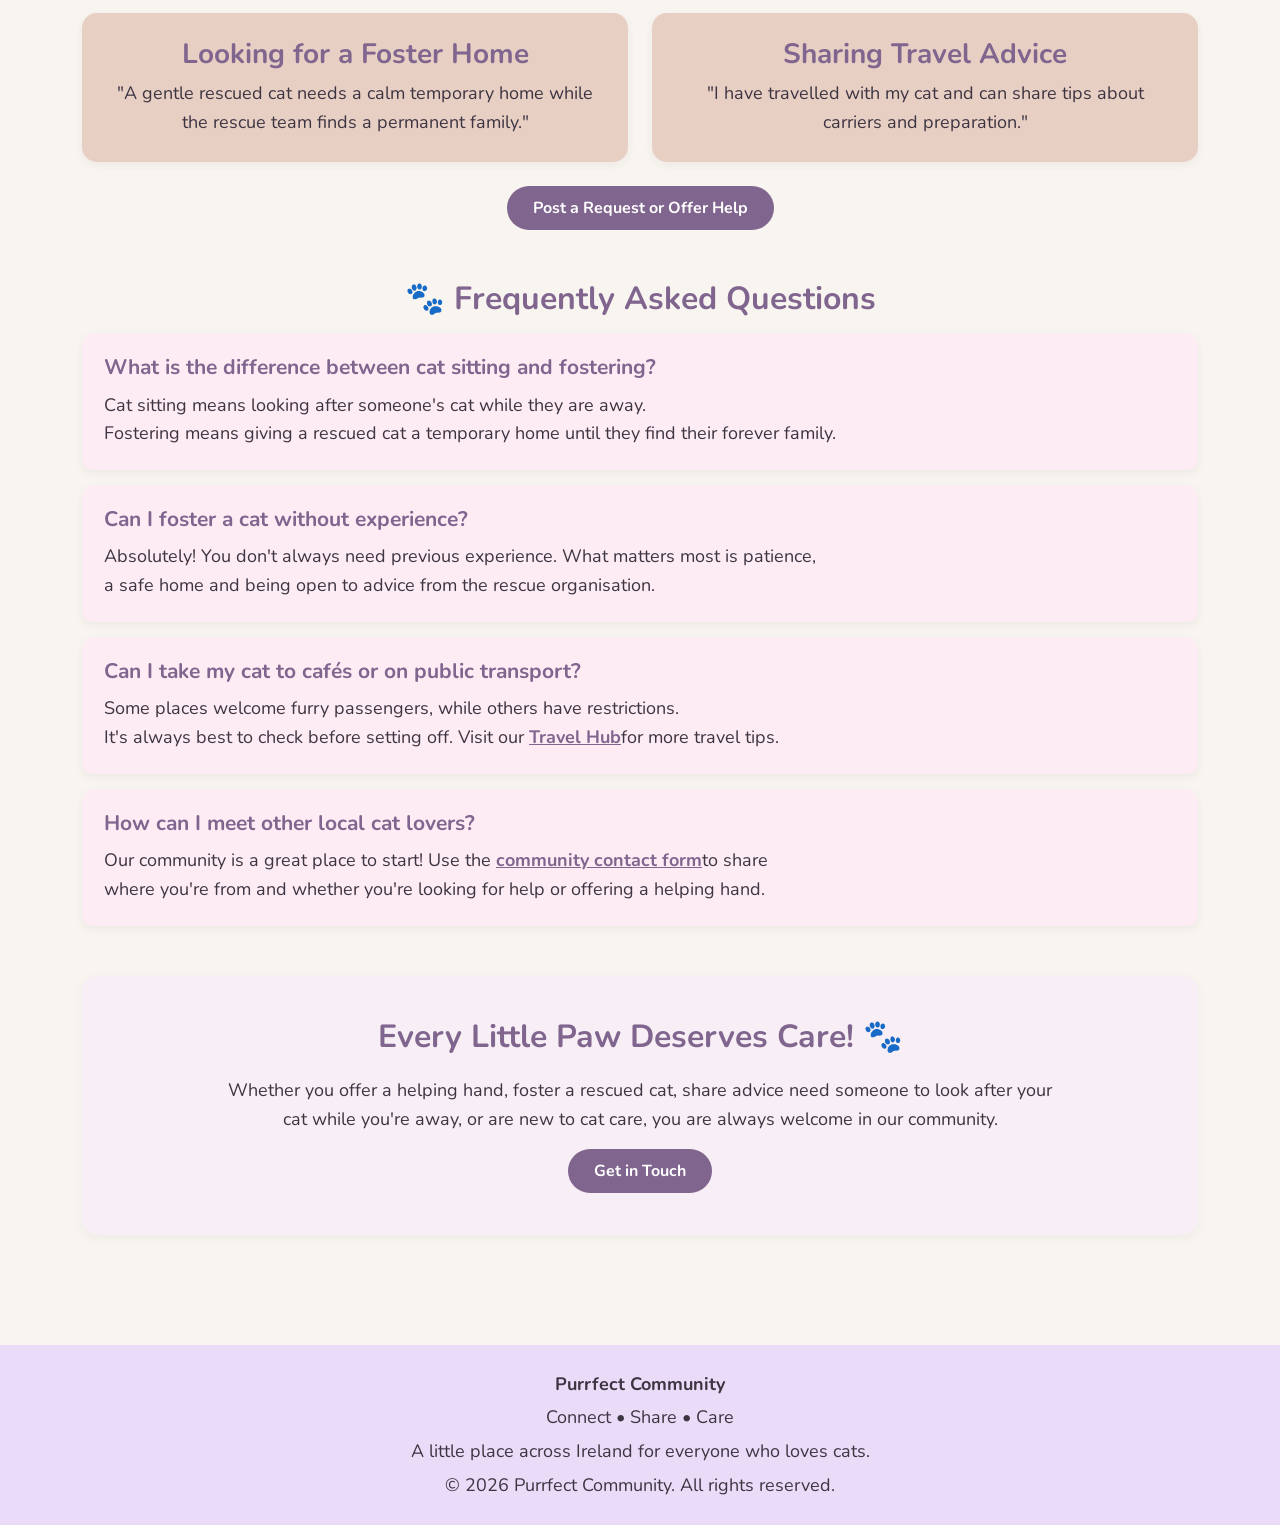
==== commit 9bafaa9a: "Replace old HTML structure with updated version" ====
--- a/Pages/fosteringAndCaring.html
+++ b/Pages/fosteringAndCaring.html
@@ -170,7 +170,7 @@
 
                     <h3>Whiskers & Brews – Dublin</h3>
                     <p>
-                        A cosy little spot for a good coffee, a bit of cat chat and lovely company. Who knows, you might leave with a new friend!
+                        A cosy little spot for a good coffee, a bit of cat chat and lovely company. <br/>Who knows, you might leave with a new friend!
                     </p>
                     <p class="mb-0">
                         <strong>Perfect for:</strong> Coffee and friendly chats.
@@ -186,7 +186,7 @@
 
                     <h3>Paws & Pastries – Galway</h3>
                     <p>
-                        Sweet treats taste even better when shared! A lovely place to catch up with fellow cat lovers and swap a few funny stories.
+                        Sweet treats taste even better when shared! A lovely place to catch up <br/>with fellow cat lovers and swap a few funny stories.
                     </p>
                     <p class="mb-0">
                         <strong>Perfect for:</strong> Weekend treats.
@@ -202,7 +202,7 @@
 
                     <h3>The Little Purr Garden – Cork</h3>
                     <p>
-                        Take a breather, enjoy the fresh air and unwind in a peaceful garden. The perfect little escape from the everyday rush.
+                        Take a breather, enjoy the fresh air and unwind in a peaceful garden. <br/>The perfect little escape from the everyday rush.
                     </p>
                     <p class="mb-0">
                         <strong>Perfect for:</strong> Relaxing outdoors.
@@ -218,7 +218,7 @@
 
                     <h3>Cosy Tails Café – Kilkenny</h3>
                     <p>
-                        More than just a café ❤️ it's a place to meet fellow cat lovers, share advice and turn a simple coffee into a lovely get-together.
+                        More than just a café ❤️ it's a place to meet fellow cat lovers, <br/>share advice and turn a simple coffee into a lovely get-together.
                     </p>
                     <p class="mb-0">
                         <strong>Perfect for:</strong> Community meetups.
@@ -305,37 +305,33 @@
         <div class="faq-card">
             <h3>What is the difference between cat sitting and fostering?</h3>
             <p>
-                Cat sitting is usually short-term care for an owner's pet
-                while they are away. Fostering is temporary care for a rescued
-                cat until a permanent home is found.
+                Cat sitting means looking after someone's cat while they are away.<br/> 
+                Fostering means giving a rescued cat a temporary home until they find their forever family.                
             </p>
         </div>
 
         <div class="faq-card">
-            <h3>Do I need experience to foster a cat?</h3>
+            <h3>Can I foster a cat without experience?</h3>
             <p>
-                Not every rescue organisation requires previous experience.
-                Patience, a safe environment and willingness to follow
-                professional advice are important.
+                Absolutely! You don't always need previous experience. What matters most is patience,<br/> 
+                a safe home and being open to advice from the rescue organisation.
             </p>
         </div>
 
         <div class="faq-card">
             <h3>Can I take my cat to cafés or on public transport?</h3>
             <p>
-                Rules vary between venues and transport operators.
-                Always check their current pet policies before travelling.
-                Visit our <a href="travelHub.html">Travel Hub</a>
-                for more preparation tips.
+                Some places welcome furry passengers, while others have restrictions. <br/>It's always best to check before setting off.
+                Visit our <a href="travelHub.html">Travel Hub</a>for more travel tips.
+                
             </p>
         </div>
 
         <div class="faq-card">
-            <h3>How can I connect with local cat carers?</h3>
+            <h3>How can I meet other local cat lovers?</h3>
             <p>
-                Use our <a href="travelHub.html#community-form">community contact form</a>
-                to describe your county and whether you are offering
-                or requesting help.
+                Our community is a great place to start! Use the <a href="travelHub.html#community-form">community contact form</a>to share<br/>
+                where you're from and whether you're looking for help or offering a helping hand.
             </p>
         </div>
     </section>
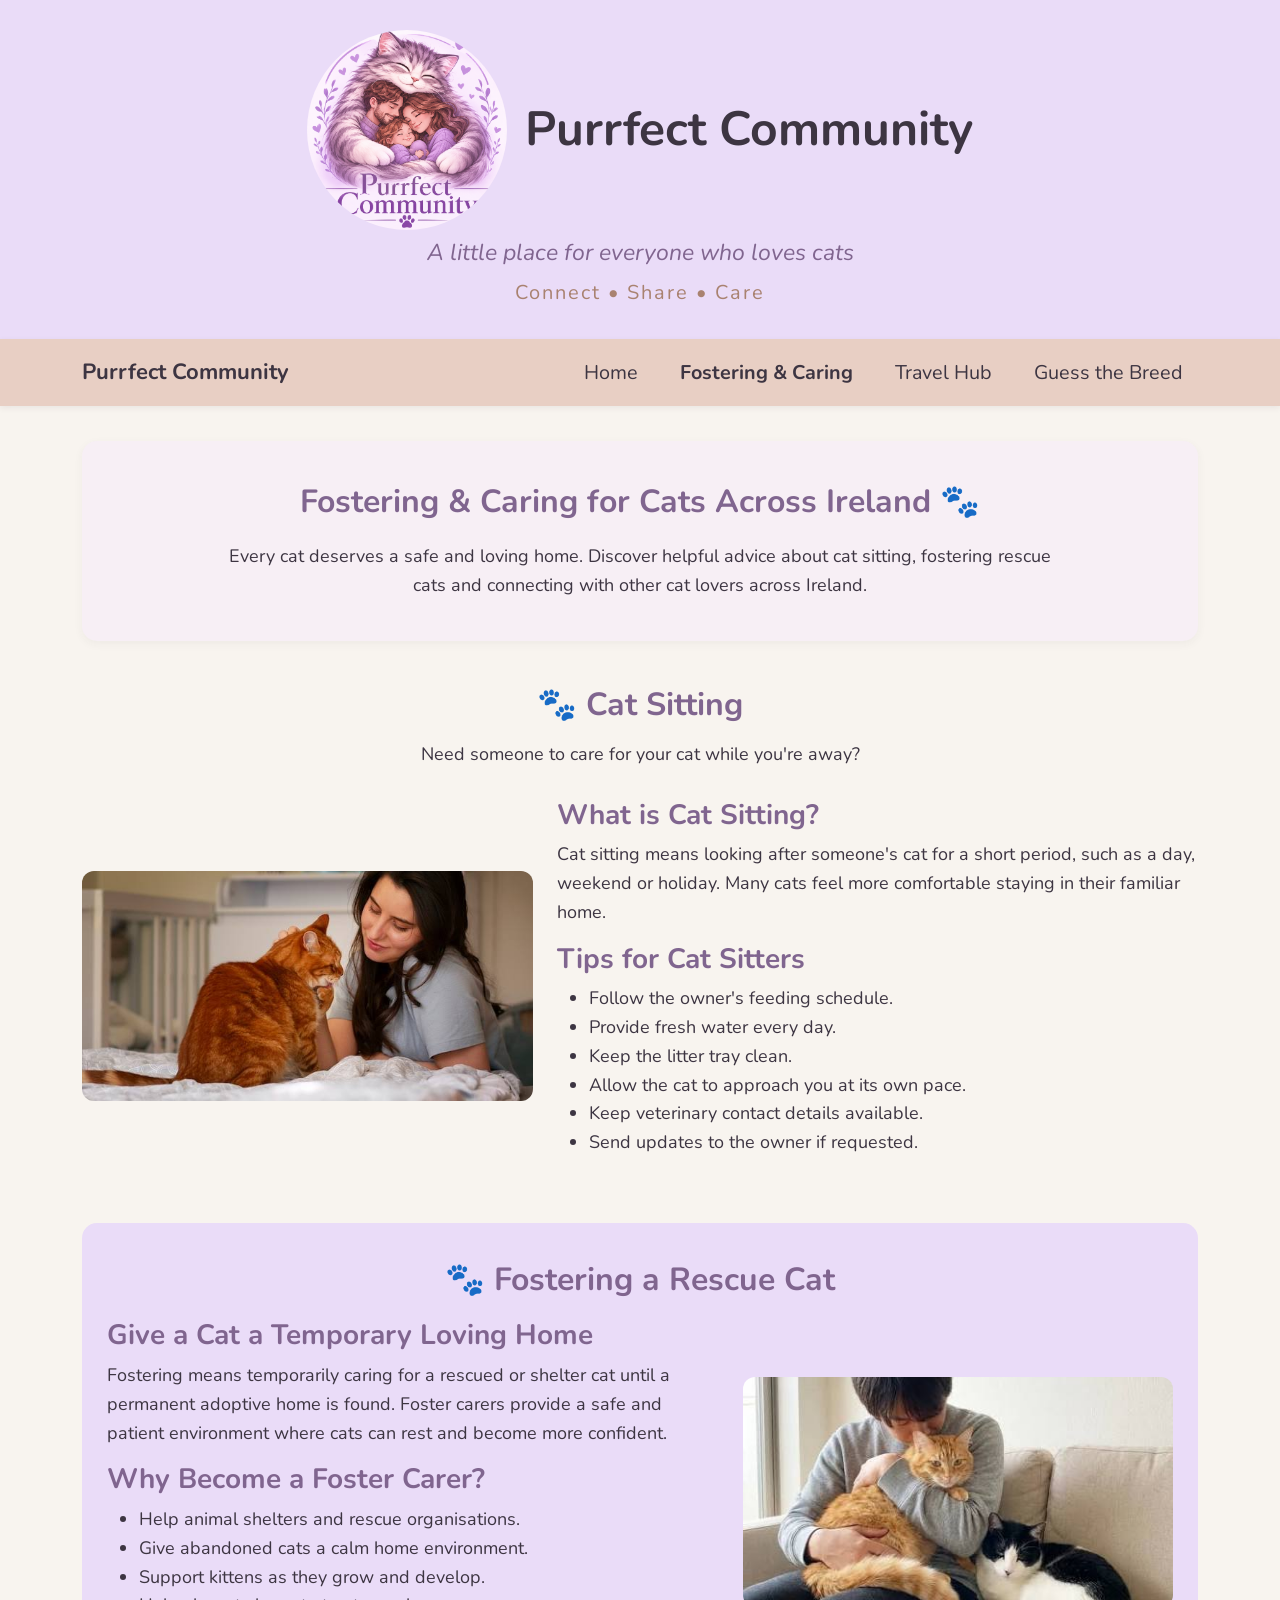
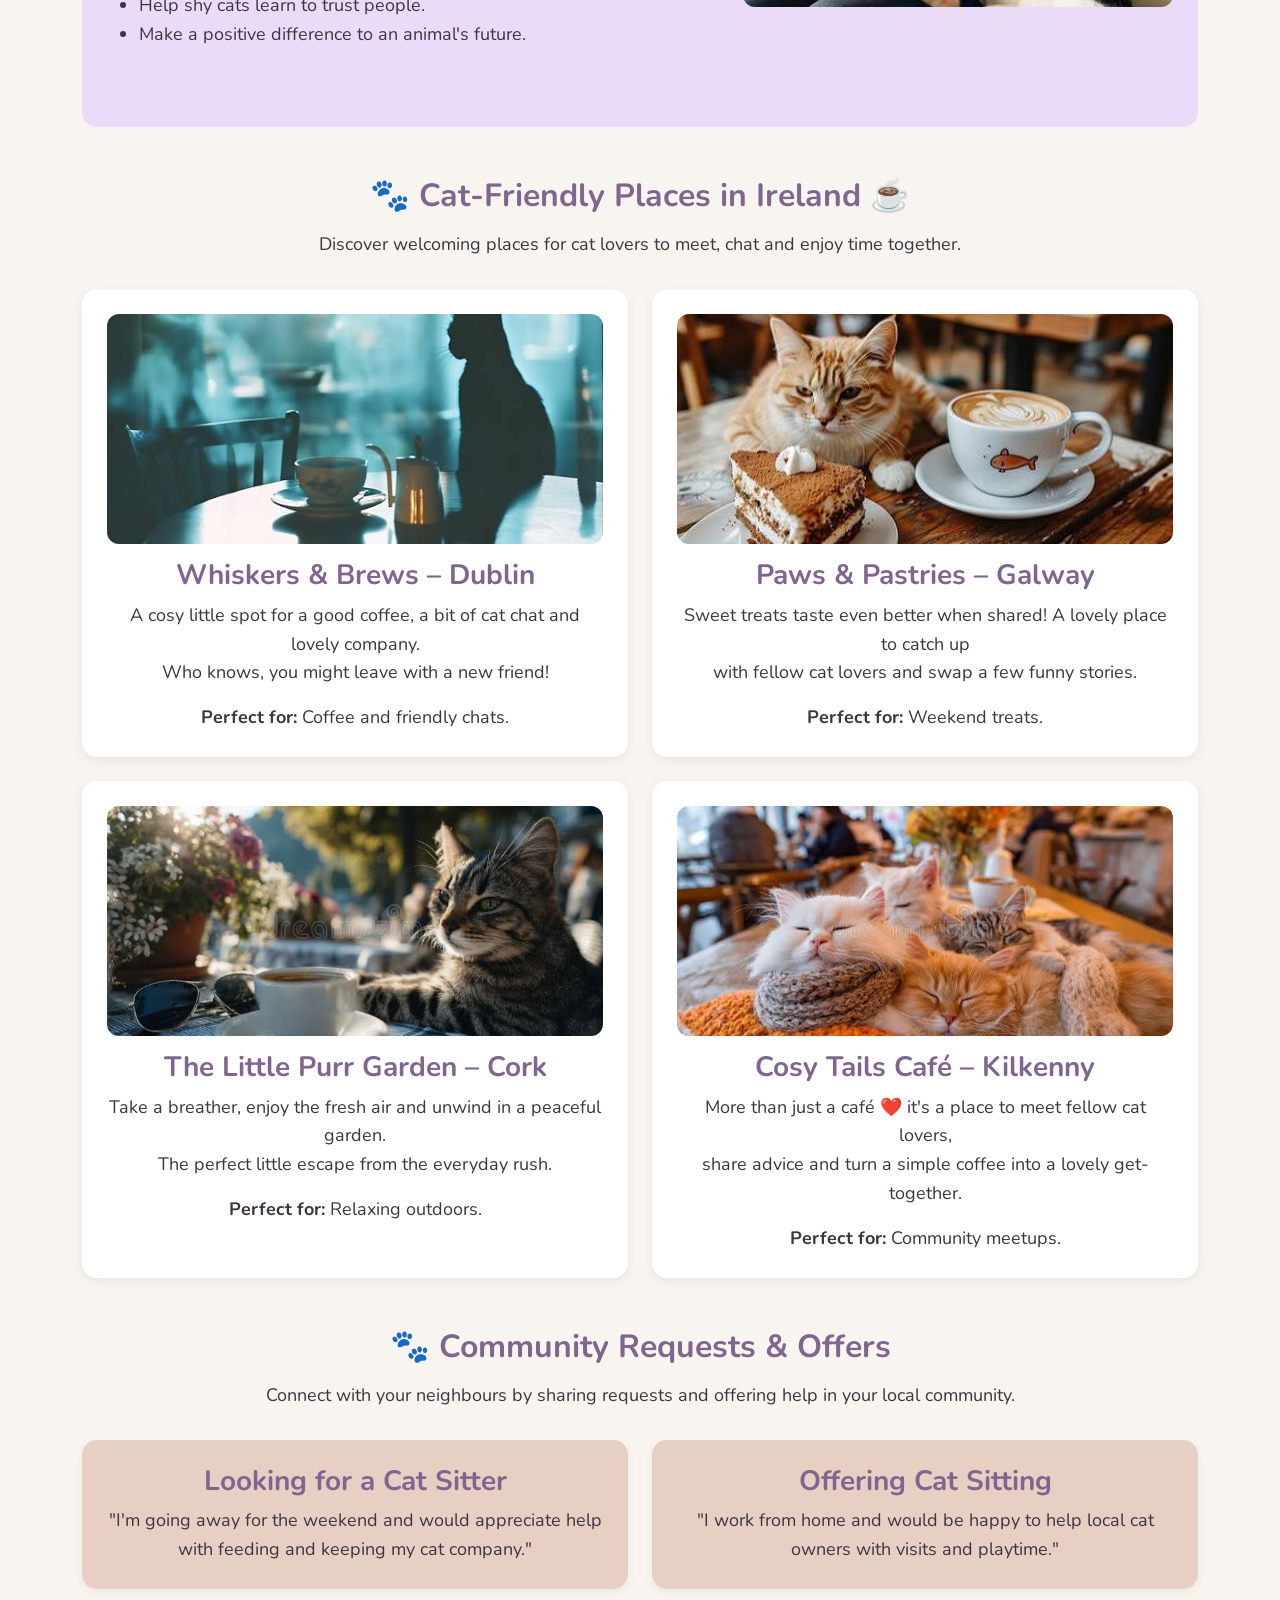
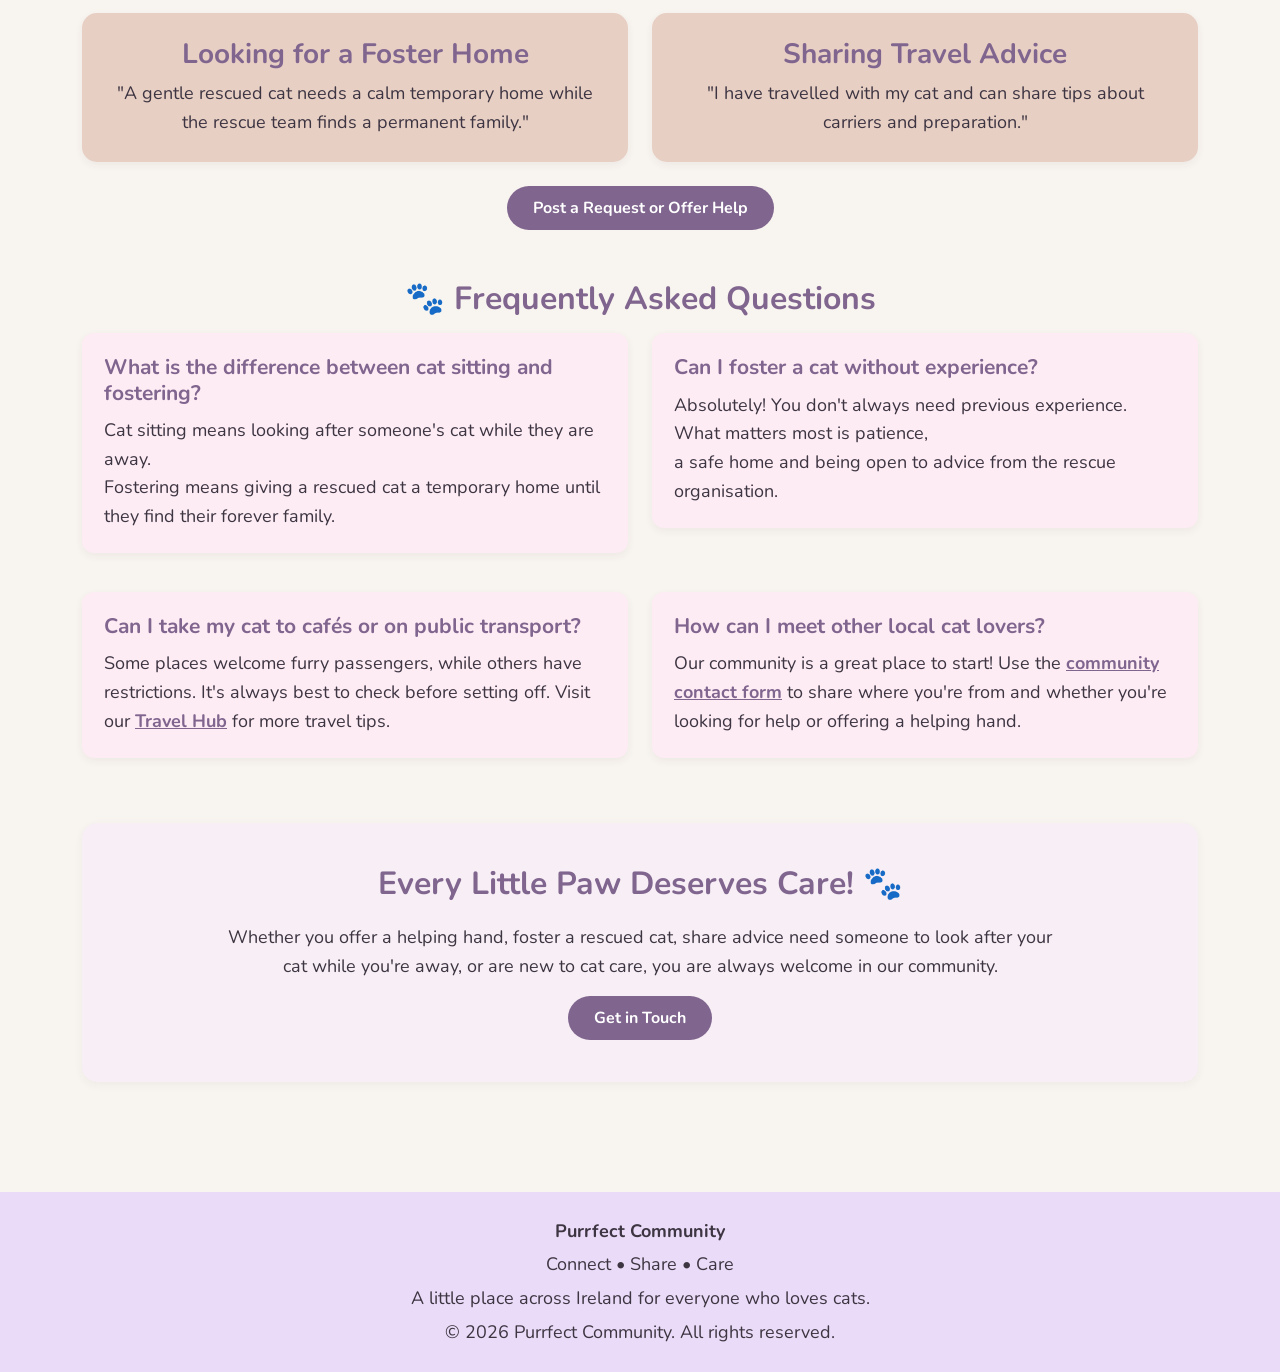
==== commit c58f9c6d: "Refactor HTML structure for fostering and caring page" ====
--- a/Pages/fosteringAndCaring.html
+++ b/Pages/fosteringAndCaring.html
@@ -301,38 +301,51 @@
         <h2 class="section-title text-center">
             🐾 Frequently Asked Questions
         </h2>
-
-        <div class="faq-card">
-            <h3>What is the difference between cat sitting and fostering?</h3>
-            <p>
-                Cat sitting means looking after someone's cat while they are away.<br/> 
-                Fostering means giving a rescued cat a temporary home until they find their forever family.                
-            </p>
-        </div>
-
-        <div class="faq-card">
-            <h3>Can I foster a cat without experience?</h3>
-            <p>
-                Absolutely! You don't always need previous experience. What matters most is patience,<br/> 
-                a safe home and being open to advice from the rescue organisation.
-            </p>
-        </div>
-
-        <div class="faq-card">
-            <h3>Can I take my cat to cafés or on public transport?</h3>
-            <p>
-                Some places welcome furry passengers, while others have restrictions. <br/>It's always best to check before setting off.
-                Visit our <a href="travelHub.html">Travel Hub</a>for more travel tips.
-                
-            </p>
-        </div>
-
-        <div class="faq-card">
-            <h3>How can I meet other local cat lovers?</h3>
-            <p>
-                Our community is a great place to start! Use the <a href="travelHub.html#community-form">community contact form</a>to share<br/>
-                where you're from and whether you're looking for help or offering a helping hand.
-            </p>
+    
+        <div class="row g-4">
+    
+            <div class="col-md-6">
+                <div class="faq-card">
+                    <h3>What is the difference between cat sitting and fostering?</h3>
+                    <p>
+                        Cat sitting means looking after someone's cat while they are away.<br/>
+                        Fostering means giving a rescued cat a temporary home until they find their forever family.
+                    </p>
+                </div>
+            </div>
+    
+            <div class="col-md-6">
+                <div class="faq-card">
+                    <h3>Can I foster a cat without experience?</h3>
+                    <p>
+                        Absolutely! You don't always need previous experience. What matters most is patience,<br/>
+                        a safe home and being open to advice from the rescue organisation.
+                    </p>
+                </div>
+            </div>
+    
+            <div class="col-md-6">
+                <div class="faq-card">
+                    <h3>Can I take my cat to cafés or on public transport?</h3>
+                    <p>
+                        Some places welcome furry passengers, while others have restrictions.
+                        It's always best to check before setting off.
+                        Visit our <a href="travelHub.html">Travel Hub</a> for more travel tips.
+                    </p>
+                </div>
+            </div>
+    
+            <div class="col-md-6">
+                <div class="faq-card">
+                    <h3>How can I meet other local cat lovers?</h3>
+                    <p>
+                        Our community is a great place to start! Use the
+                        <a href="travelHub.html#community-form">community contact form</a>
+                        to share where you're from and whether you're looking for help or offering a helping hand.
+                    </p>
+                </div>
+            </div>
+    
         </div>
     </section>
 
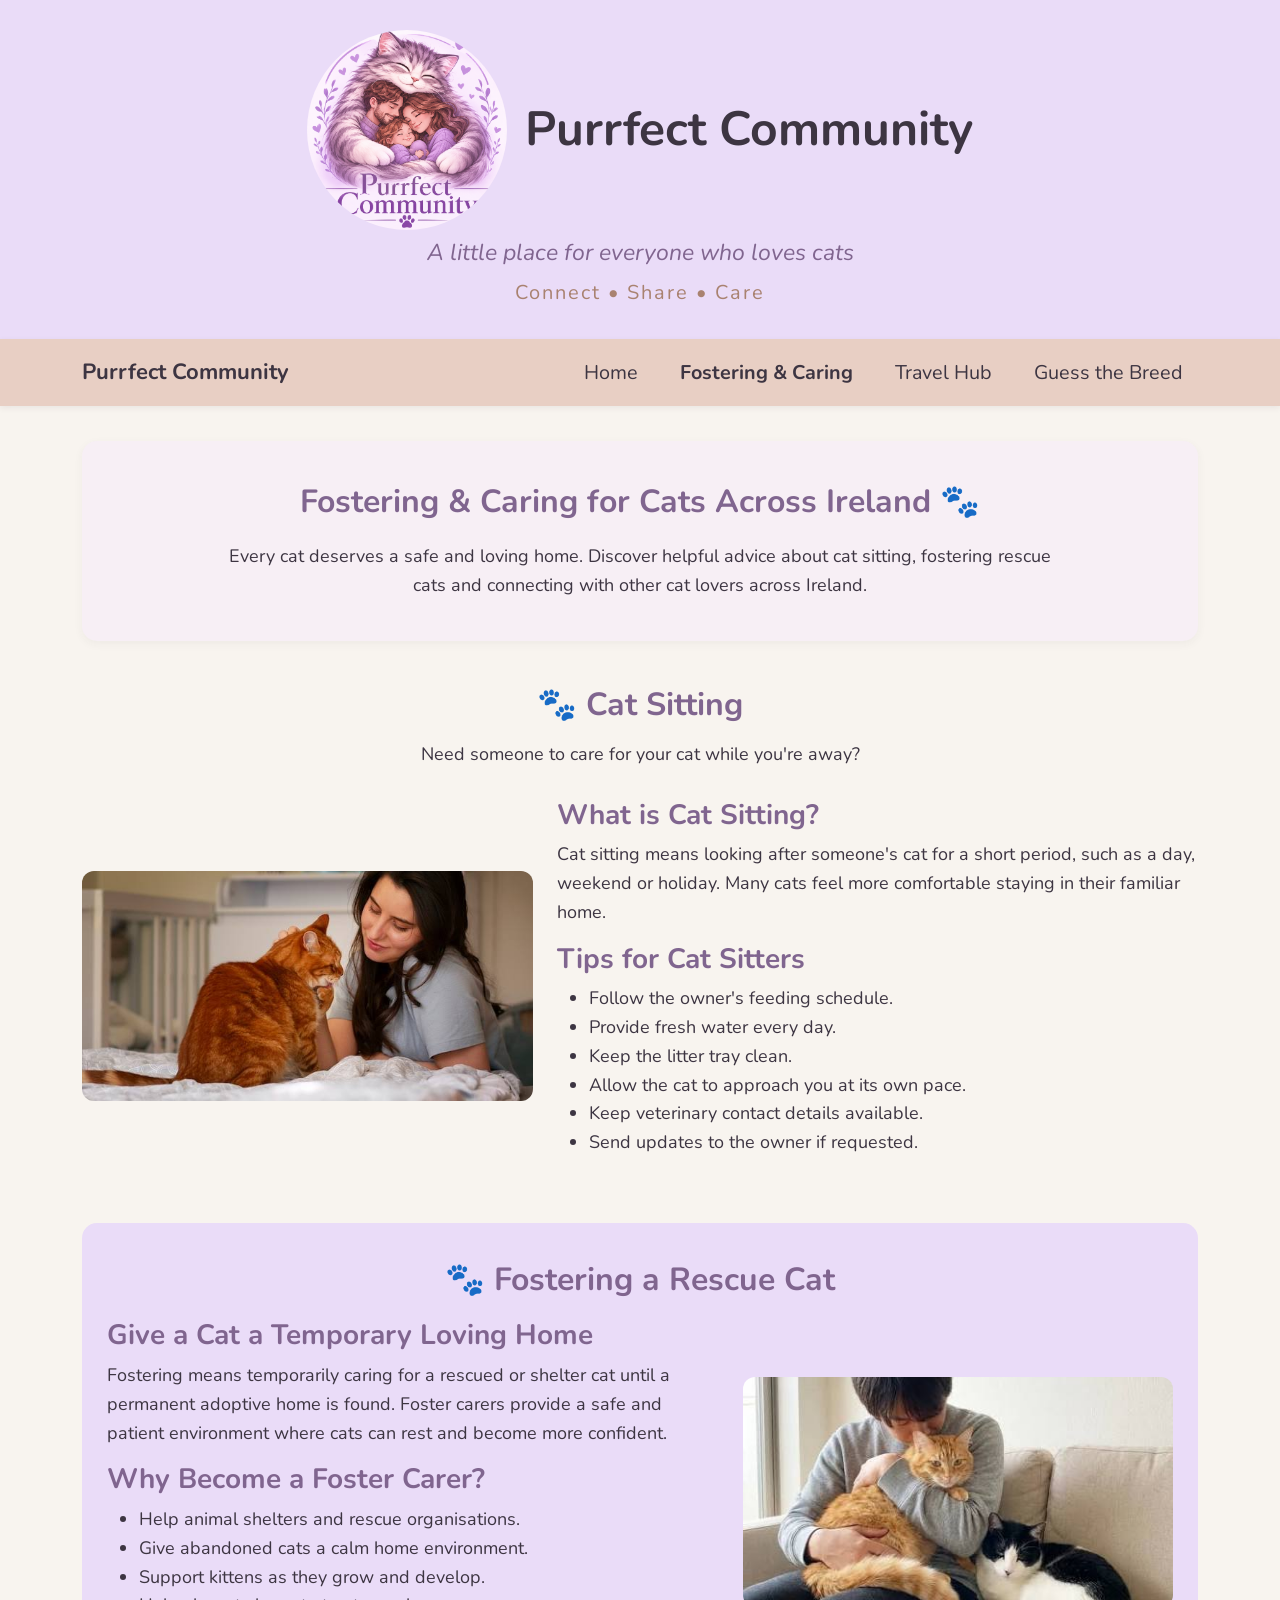
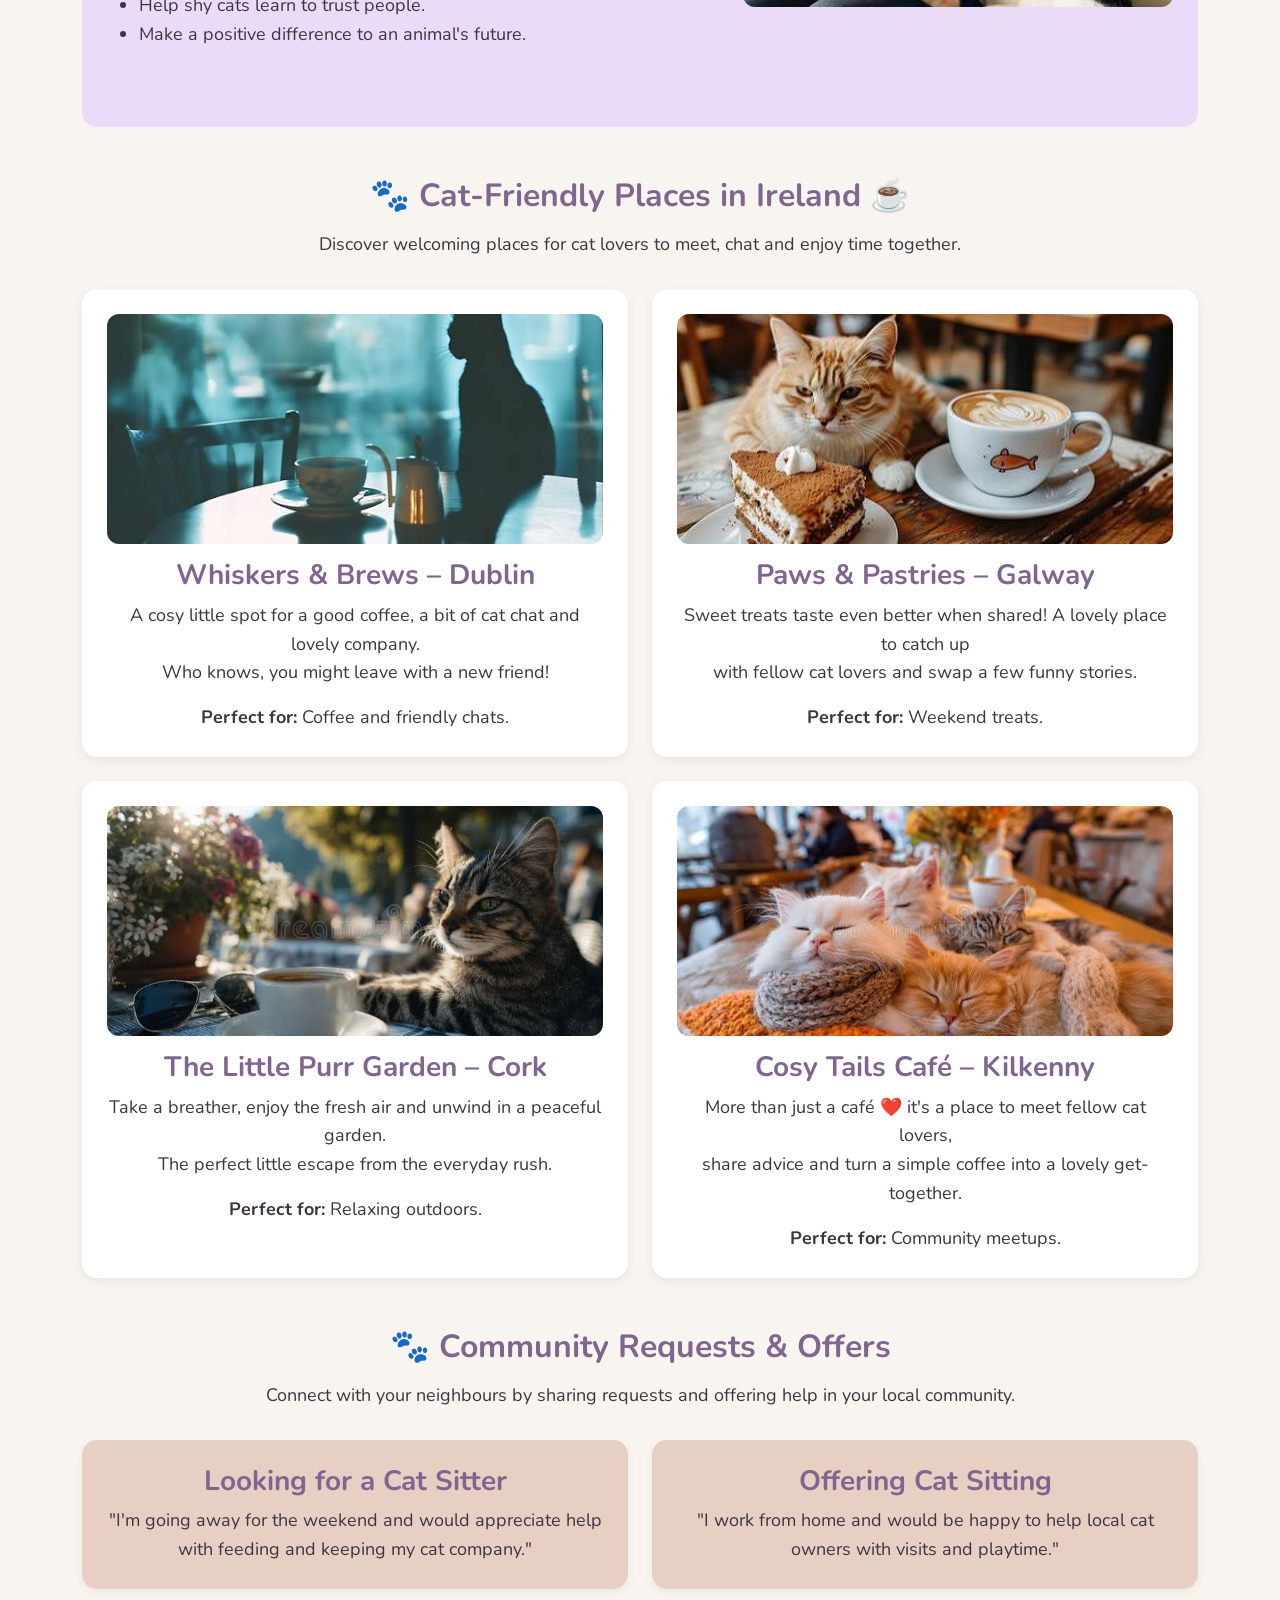
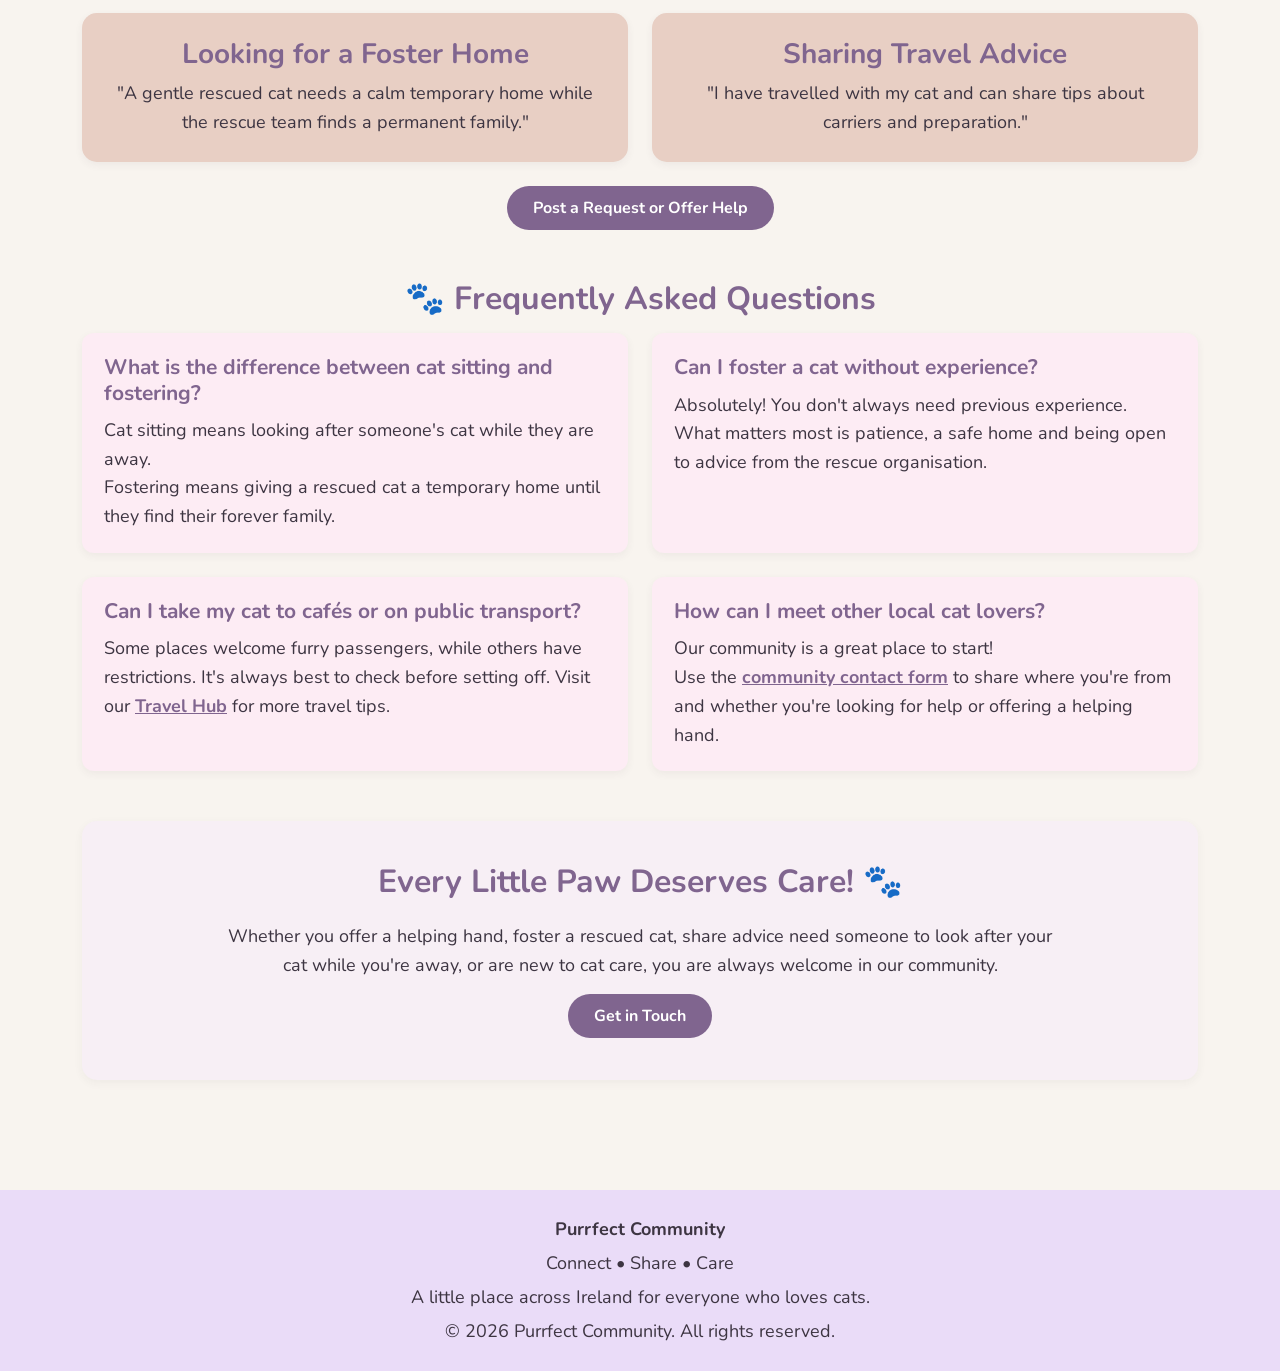
==== commit b0c6bdf3: "Fix HTML encoding issues in fosteringAndCaring.html" ====
--- a/Pages/fosteringAndCaring.html
+++ b/Pages/fosteringAndCaring.html
@@ -318,7 +318,7 @@
                 <div class="faq-card">
                     <h3>Can I foster a cat without experience?</h3>
                     <p>
-                        Absolutely! You don't always need previous experience. What matters most is patience,<br/>
+                        Absolutely! You don't always need previous experience. What matters most is patience,
                         a safe home and being open to advice from the rescue organisation.
                     </p>
                 </div>
@@ -339,8 +339,8 @@
                 <div class="faq-card">
                     <h3>How can I meet other local cat lovers?</h3>
                     <p>
-                        Our community is a great place to start! Use the
-                        <a href="travelHub.html#community-form">community contact form</a>
+                        Our community is a great place to start!<br/>
+                        Use the <a href="travelHub.html#community-form"> community contact form</a>
                         to share where you're from and whether you're looking for help or offering a helping hand.
                     </p>
                 </div>
--- a/Styles/style.css
+++ b/Styles/style.css
@@ -268,16 +268,19 @@
     background: var(--powder-puff);
     padding: 22px;
     border-radius: 12px;
-    margin-bottom: 15px;
+    height: 100%;
     box-shadow: 0 3px 8px rgba(61, 53, 66, .06);
 }
+
 .faq-card h3 {
     font-size: 21px;
     margin-bottom: 10px;
 }
+
 .faq-card p {
     margin-bottom: 0;
 }
+
 .faq-card a {
     color: var(--muted-purple);
     font-weight: bold;
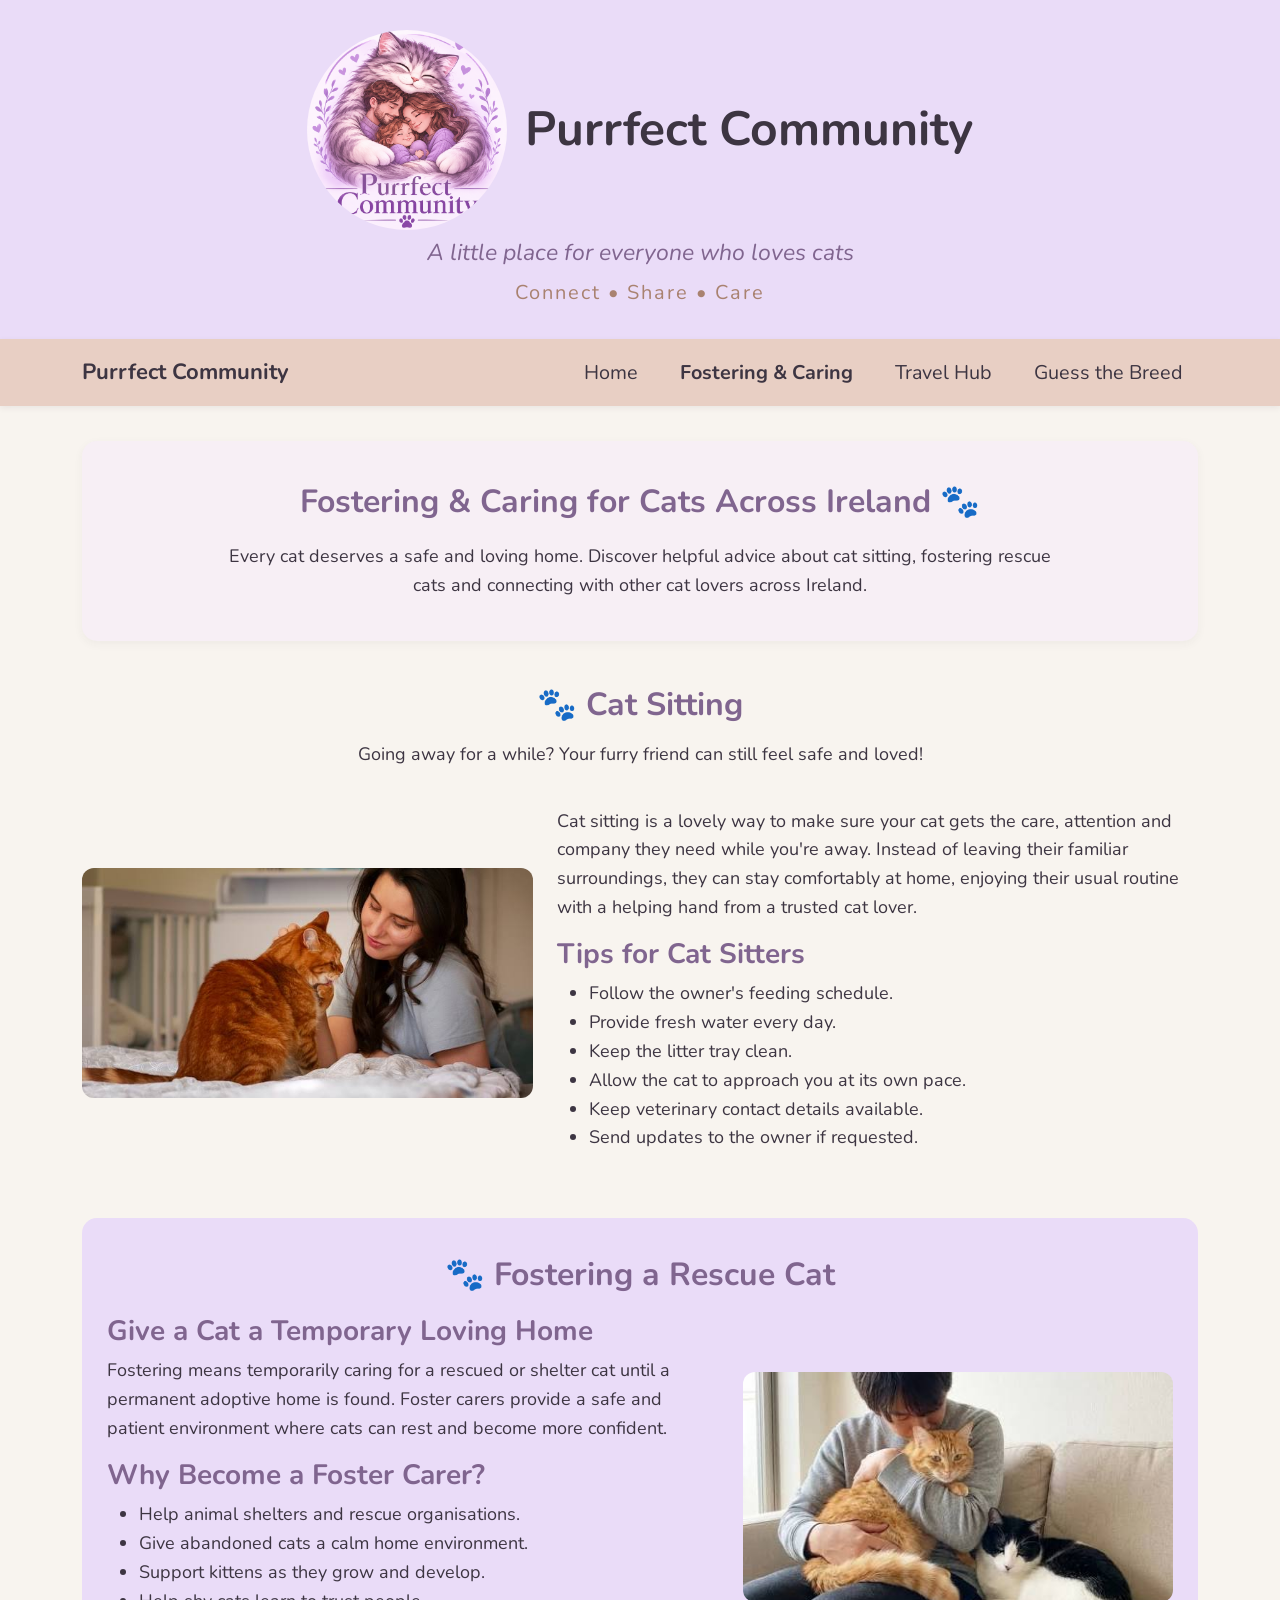
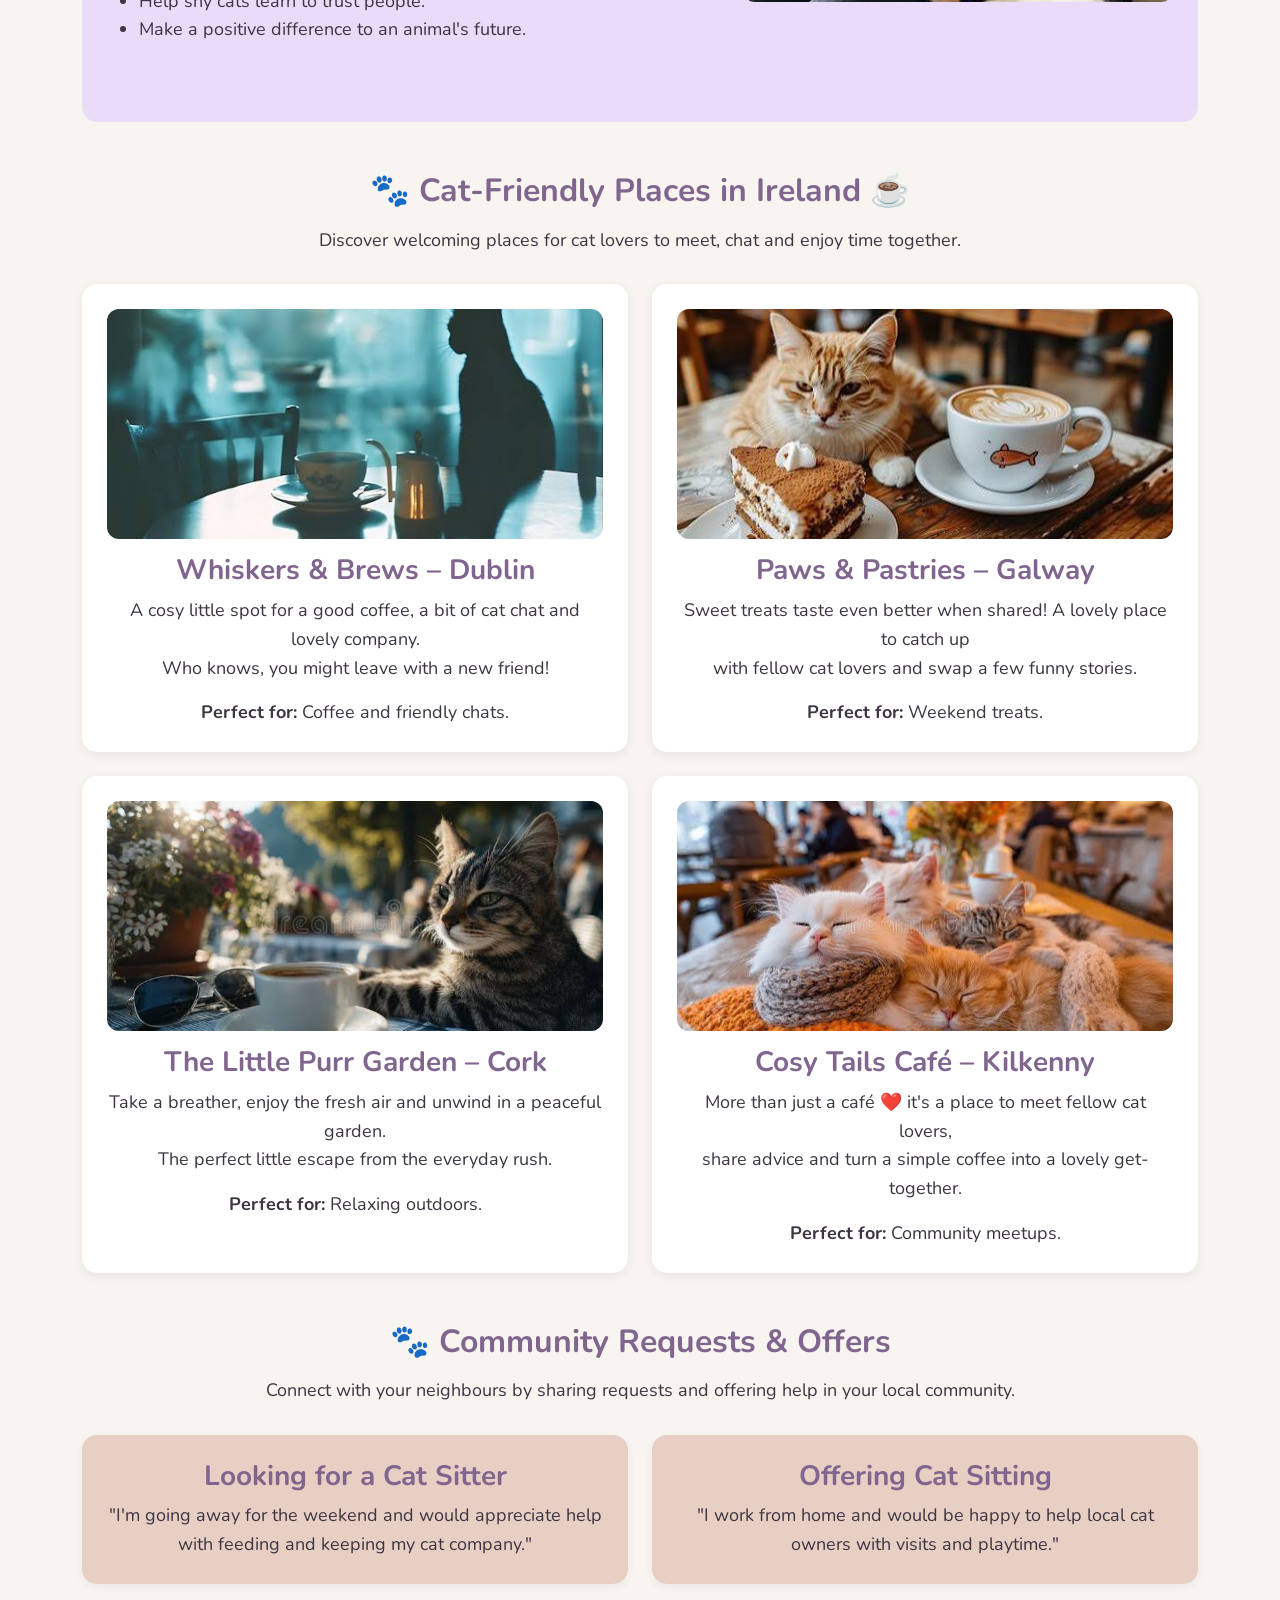
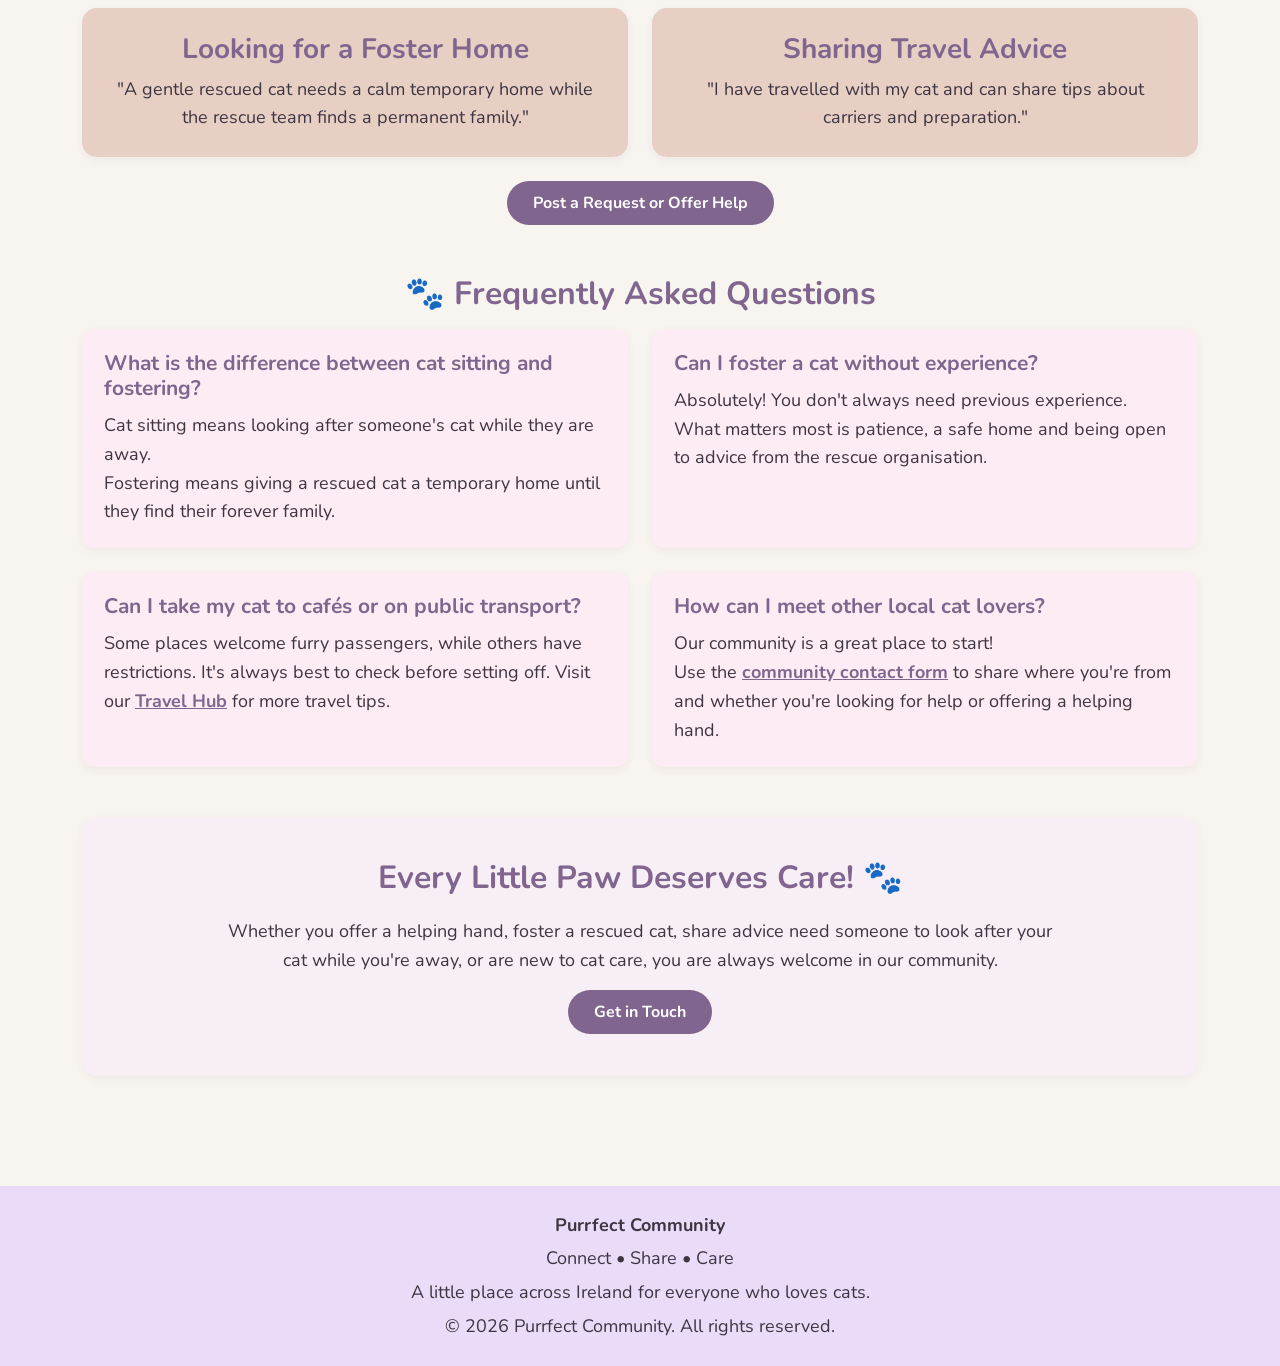
==== commit cc1b0199: "Revise fostering and caring page content Updated content for fostering and caring page, including im" ====
--- a/Pages/fosteringAndCaring.html
+++ b/Pages/fosteringAndCaring.html
@@ -74,8 +74,7 @@
         <h2 class="section-title text-center">🐾 Cat Sitting</h2>
 
         <p class="section-intro text-center">
-            Need someone to care for your cat while you're away?
-            
+            Going away for a while? Your furry friend can still feel safe and loved!            
         </p>
 
         <div class="row g-4 align-items-center">
@@ -86,11 +85,11 @@
             </div>
 
             <div class="col-md-7">
-                <h3>What is Cat Sitting?</h3>
+                <h3></h3>
                 <p>
-                    Cat sitting means looking after someone's cat for a short
-                    period, such as a day, weekend or holiday.
-                    Many cats feel more comfortable staying in their familiar home.
+                    Cat sitting is a lovely way to make sure your cat gets the care, attention and company they need while you're away. 
+                    Instead of leaving their familiar surroundings, they can stay comfortably at home, 
+                    enjoying their usual routine with a helping hand from a trusted cat lover. 
                 </p>
 
                 <p>
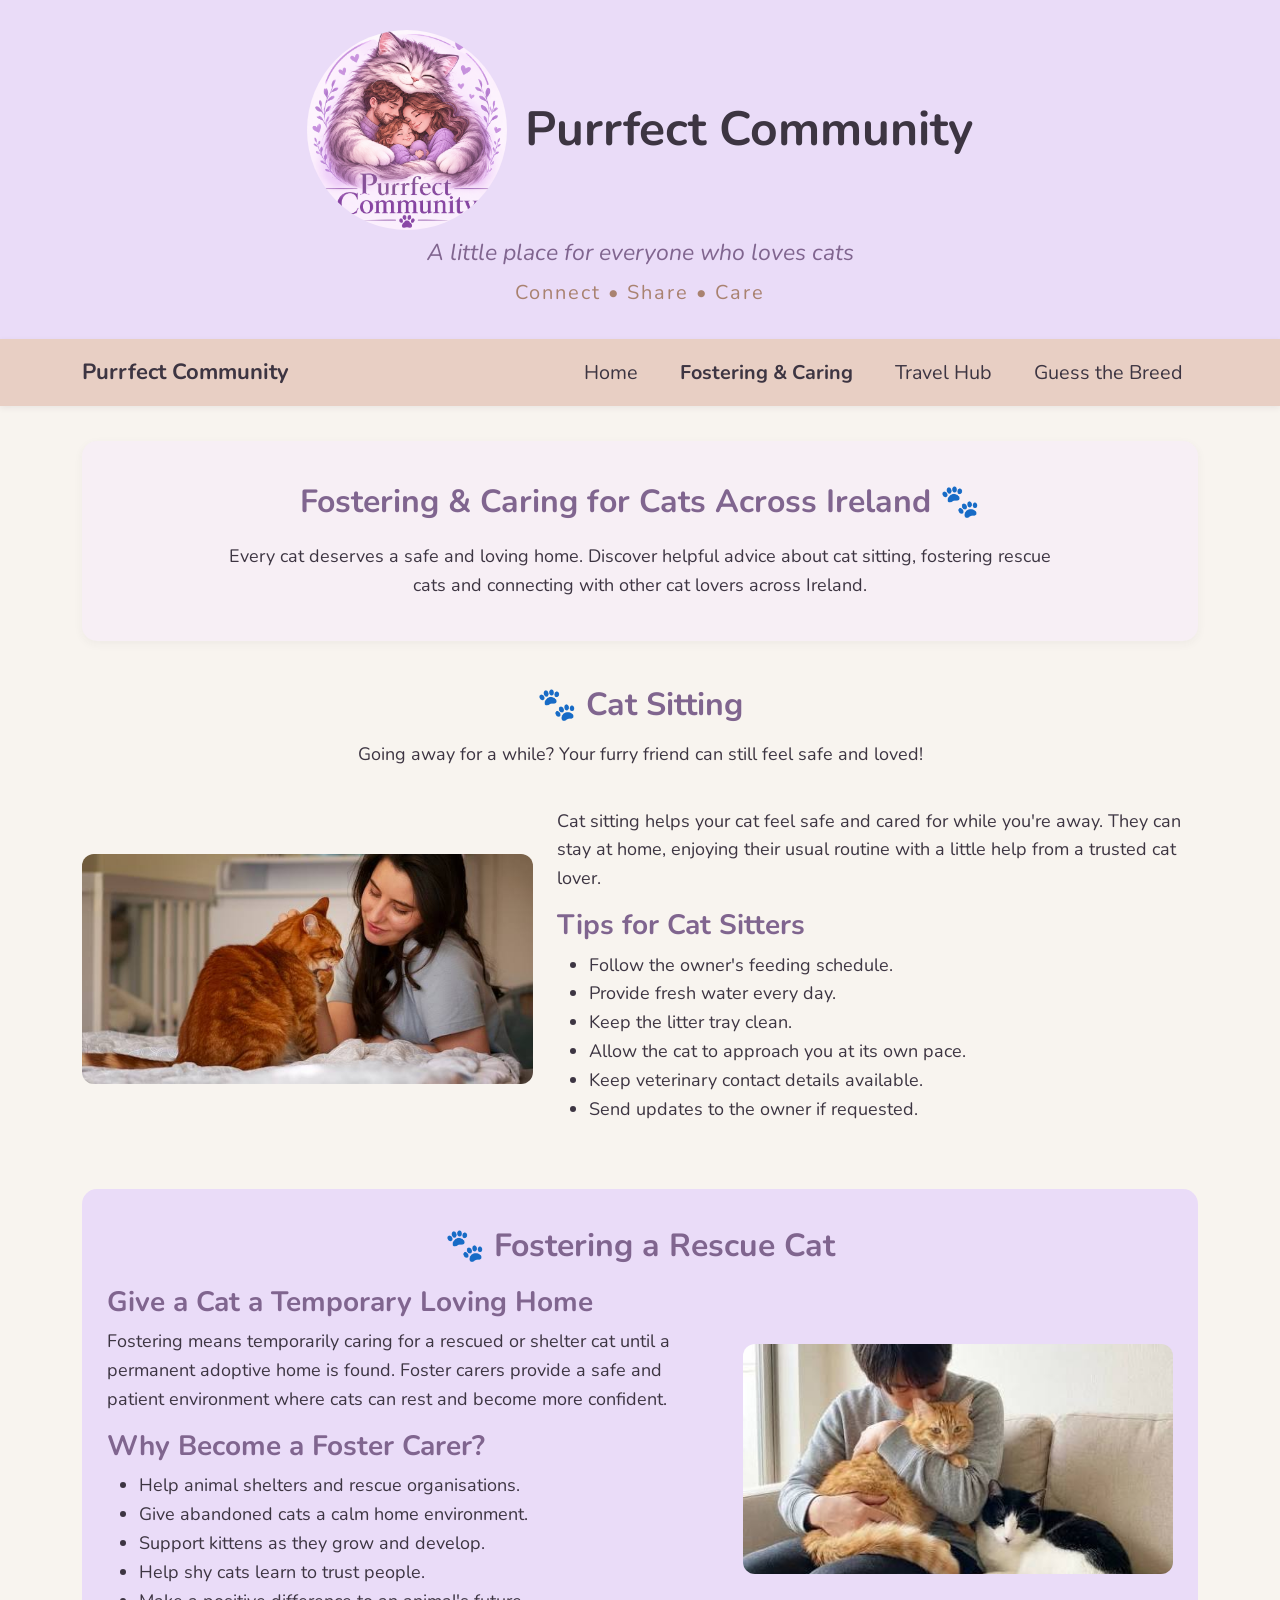
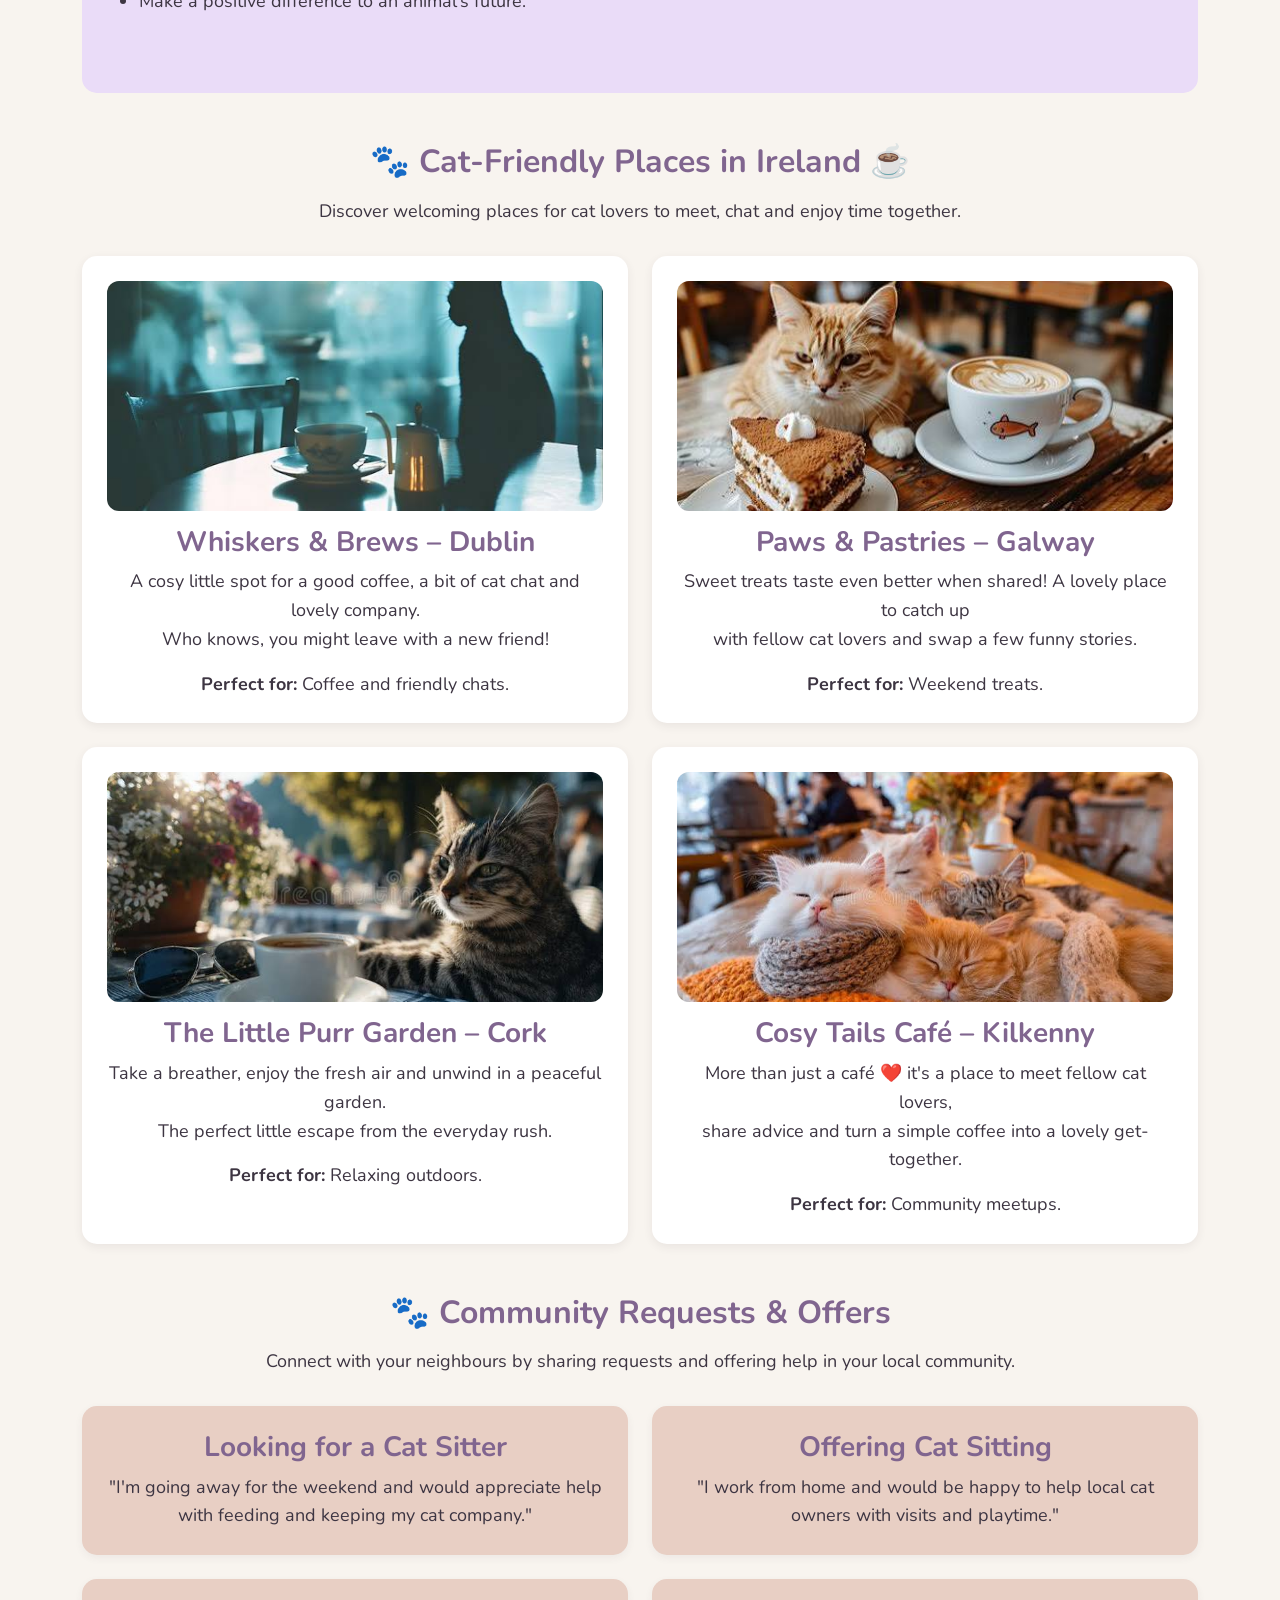
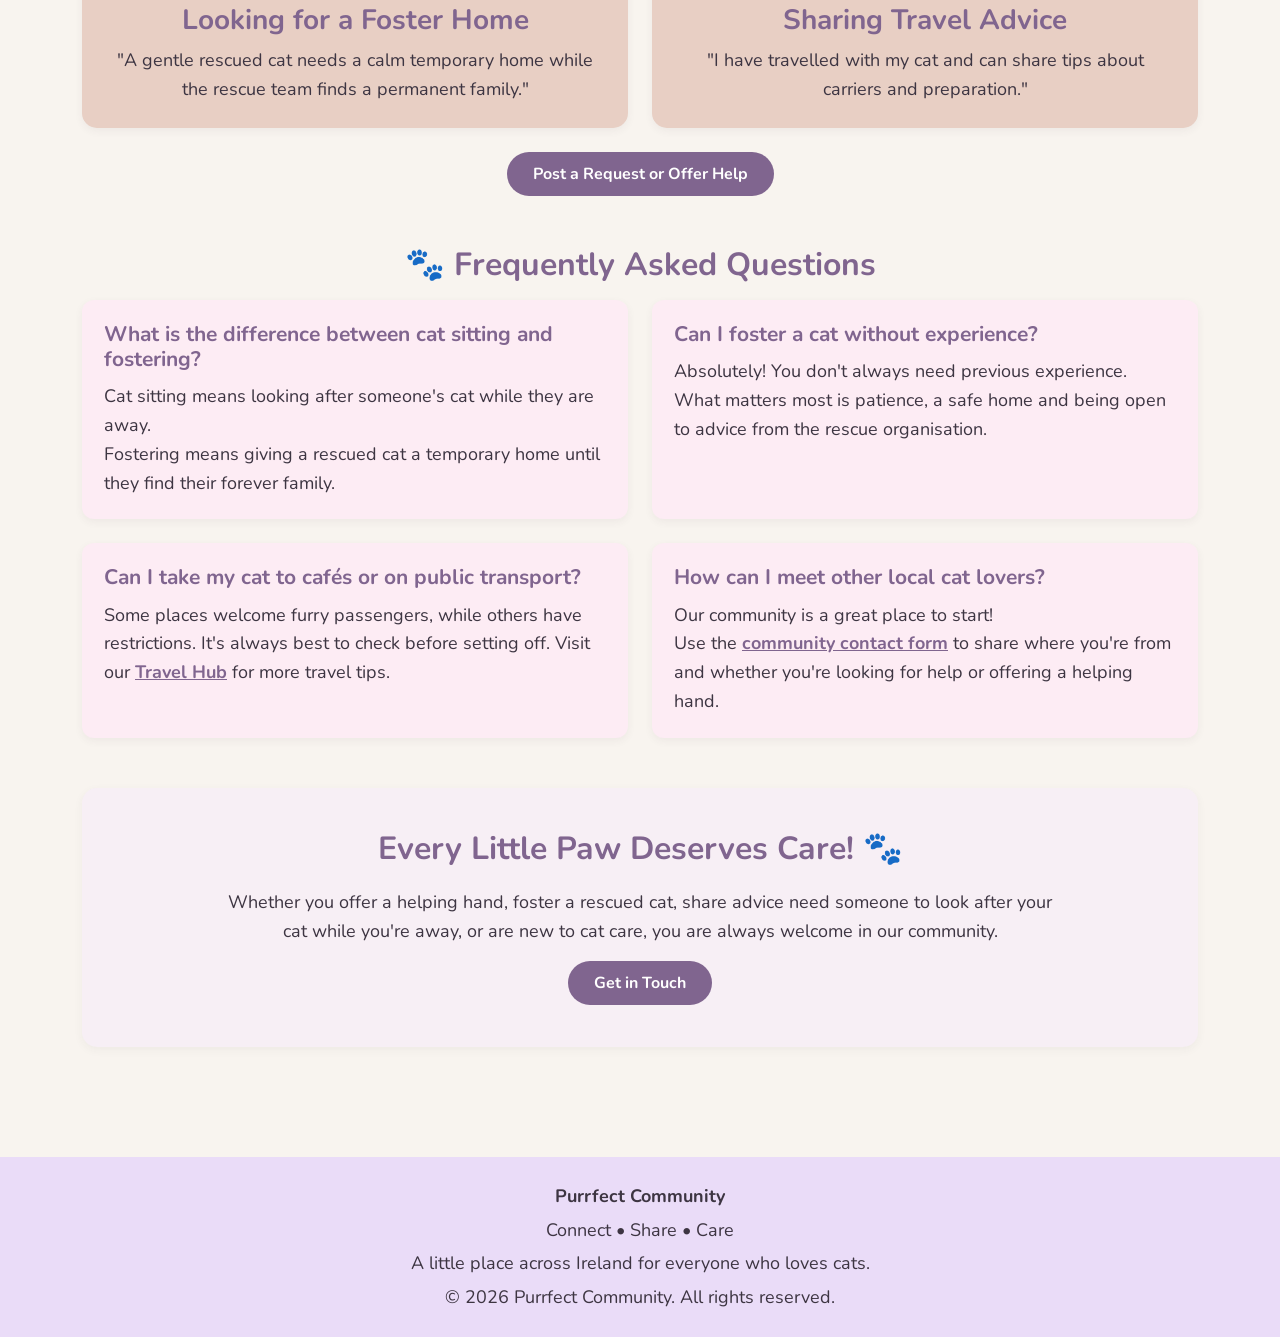
==== commit 54c3d3f4: "Fix HTML formatting and structure in fosteringAndCaring.html" ====
--- a/Pages/fosteringAndCaring.html
+++ b/Pages/fosteringAndCaring.html
@@ -87,9 +87,9 @@
             <div class="col-md-7">
                 <h3></h3>
                 <p>
-                    Cat sitting is a lovely way to make sure your cat gets the care, attention and company they need while you're away. 
-                    Instead of leaving their familiar surroundings, they can stay comfortably at home, 
-                    enjoying their usual routine with a helping hand from a trusted cat lover. 
+                    Cat sitting helps your cat feel safe and cared for while you're away. They can stay at home, 
+                    enjoying their usual routine with a little help from a trusted cat lover.
+
                 </p>
 
                 <p>
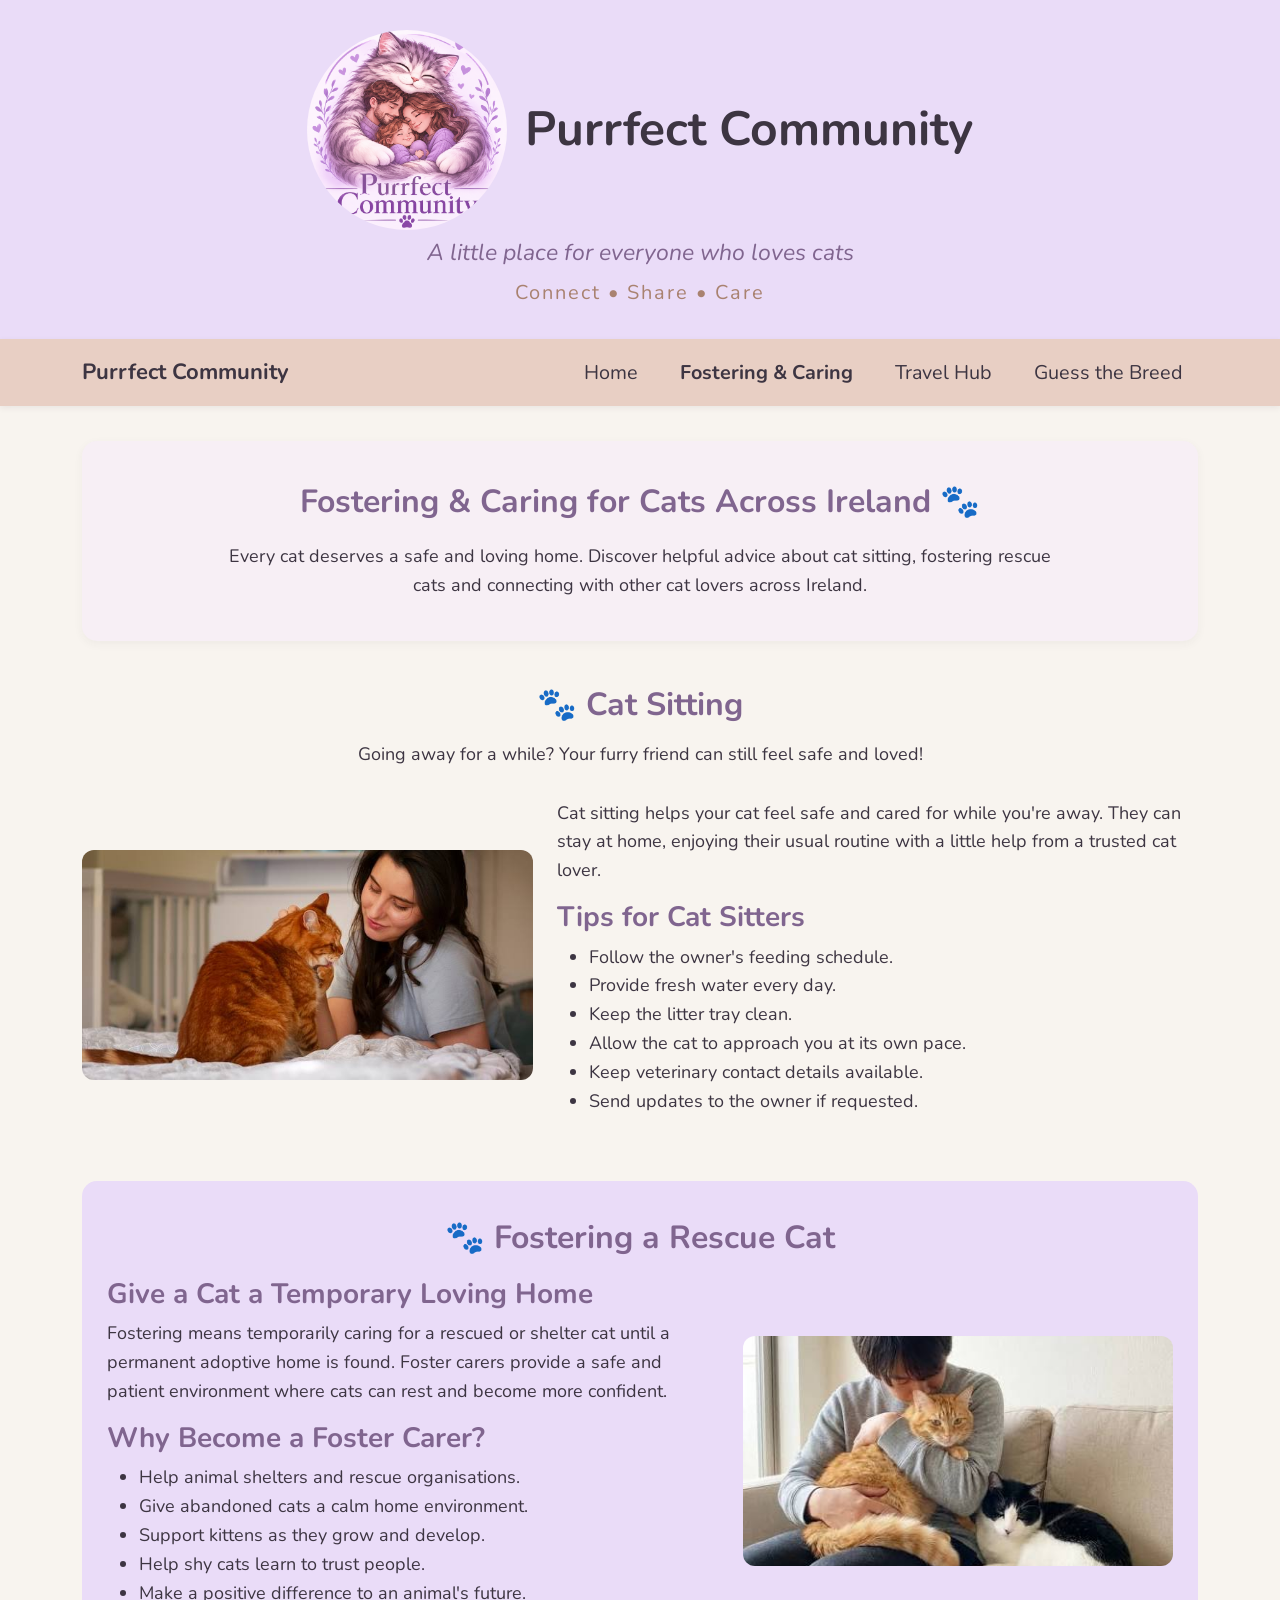
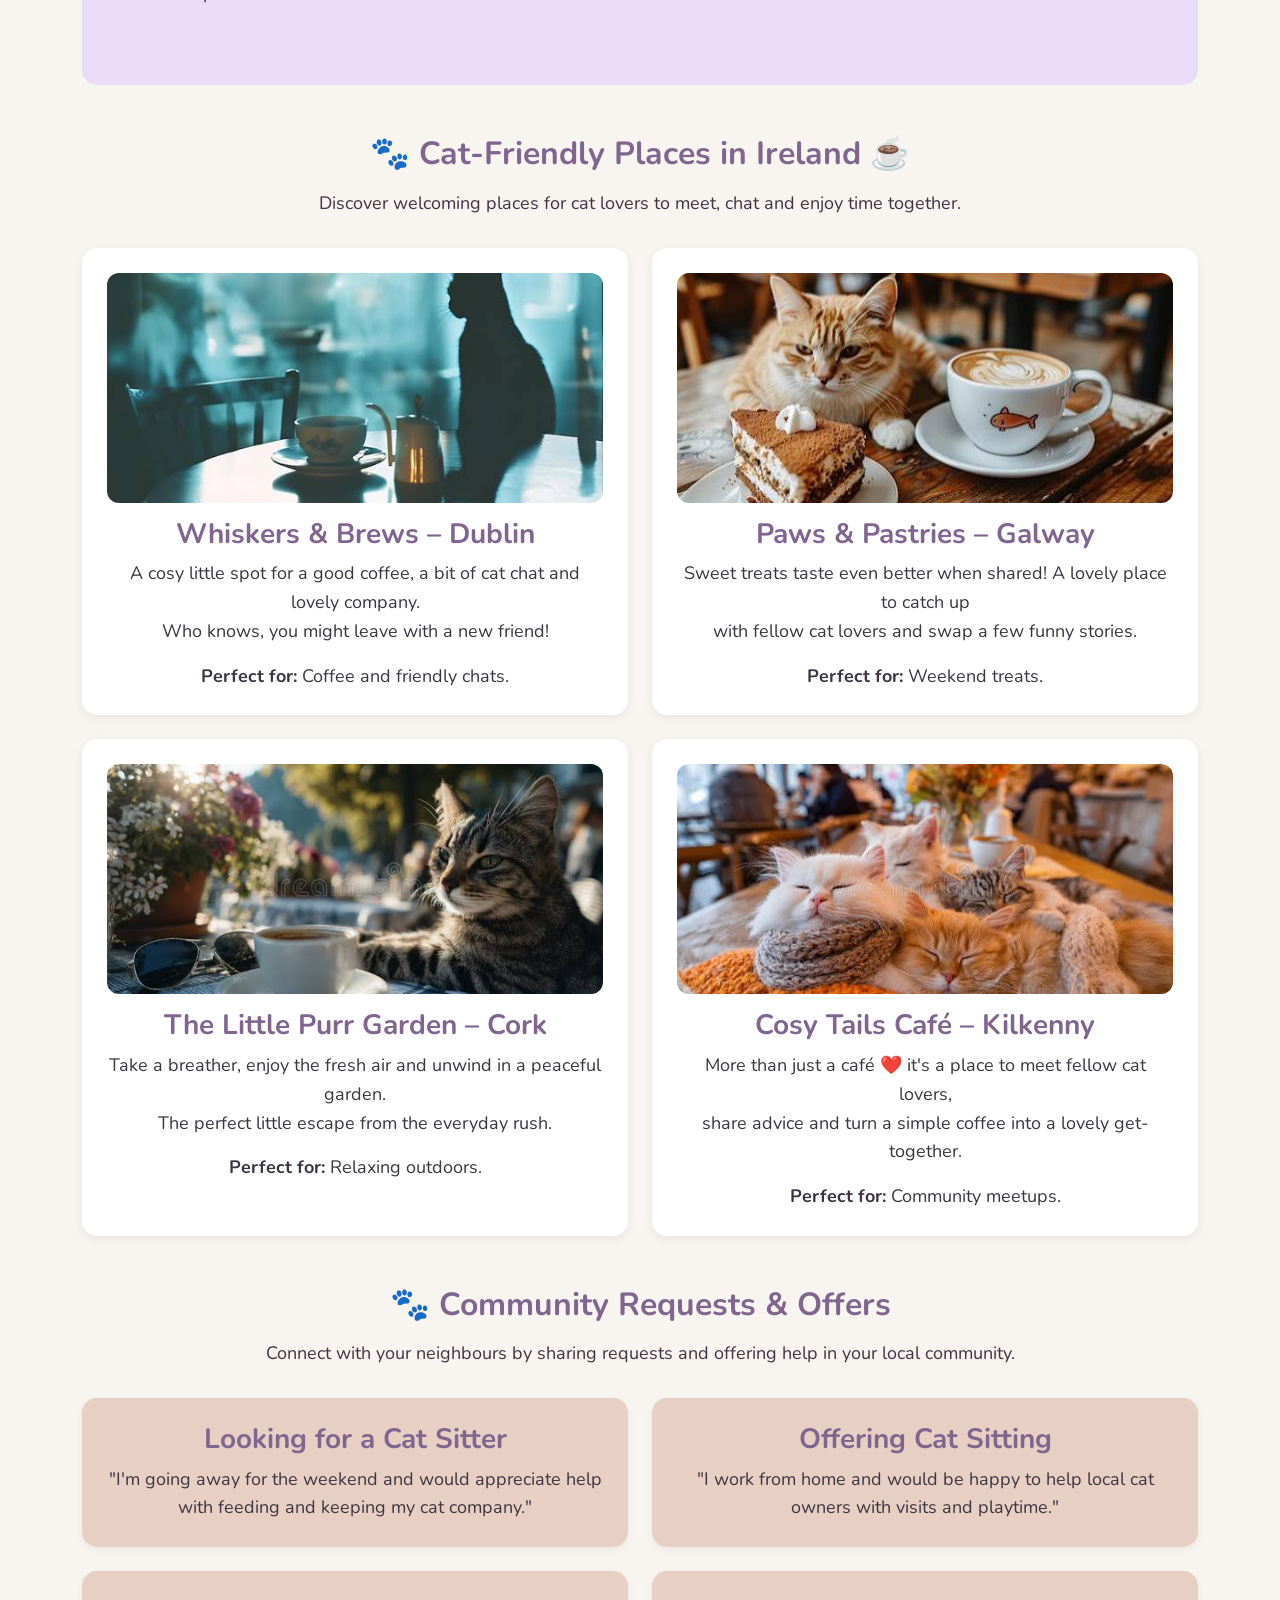
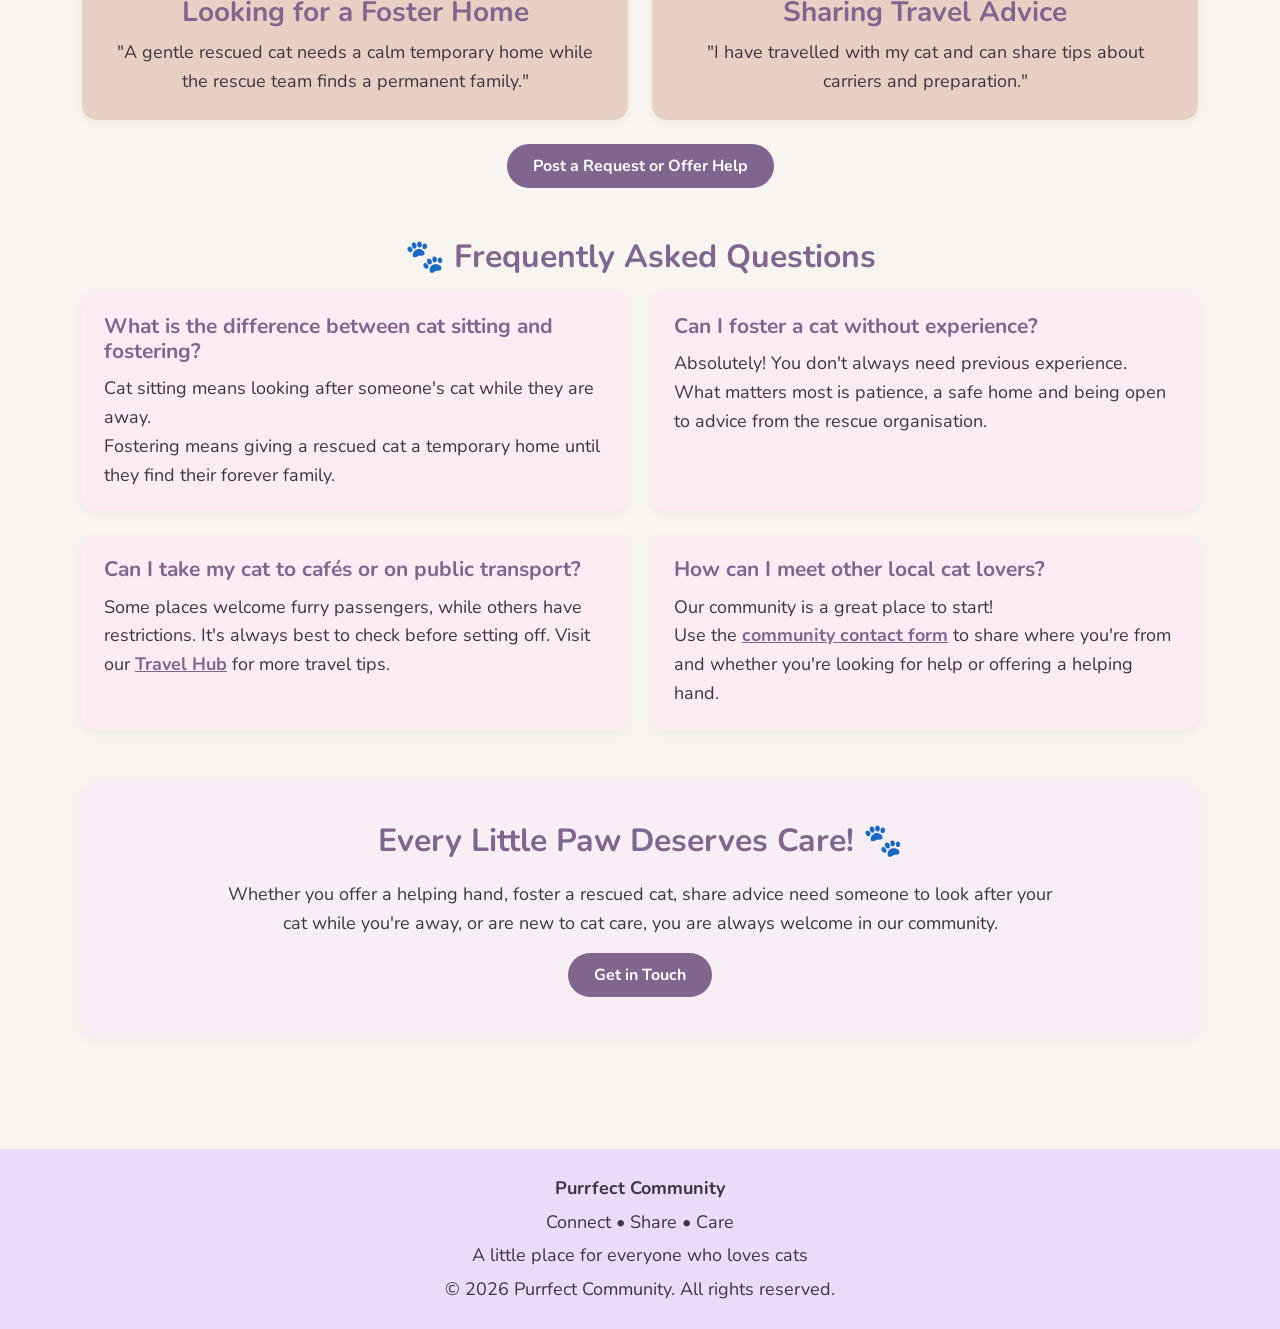
==== commit ab4fc98b: "Fix HTML formatting and structure in fostering page" ====
--- a/Pages/fosteringAndCaring.html
+++ b/Pages/fosteringAndCaring.html
@@ -85,7 +85,6 @@
             </div>
 
             <div class="col-md-7">
-                <h3></h3>
                 <p>
                     Cat sitting helps your cat feel safe and cared for while you're away. They can stay at home, 
                     enjoying their usual routine with a little help from a trusted cat lover.
@@ -366,7 +365,7 @@
 <footer class="custom-footer text-center">
     <p><strong>Purrfect Community</strong></p>
     <p>Connect • Share • Care</p>
-    <p>A little place across Ireland for everyone who loves cats.</p>
+    <p>A little place for everyone who loves cats</p>
     <p class="mb-0">&copy; 2026 Purrfect Community. All rights reserved.</p>
 </footer>
 <script src="https://cdn.jsdelivr.net/npm/bootstrap@5.3.3/dist/js/bootstrap.bundle.min.js"></script>
